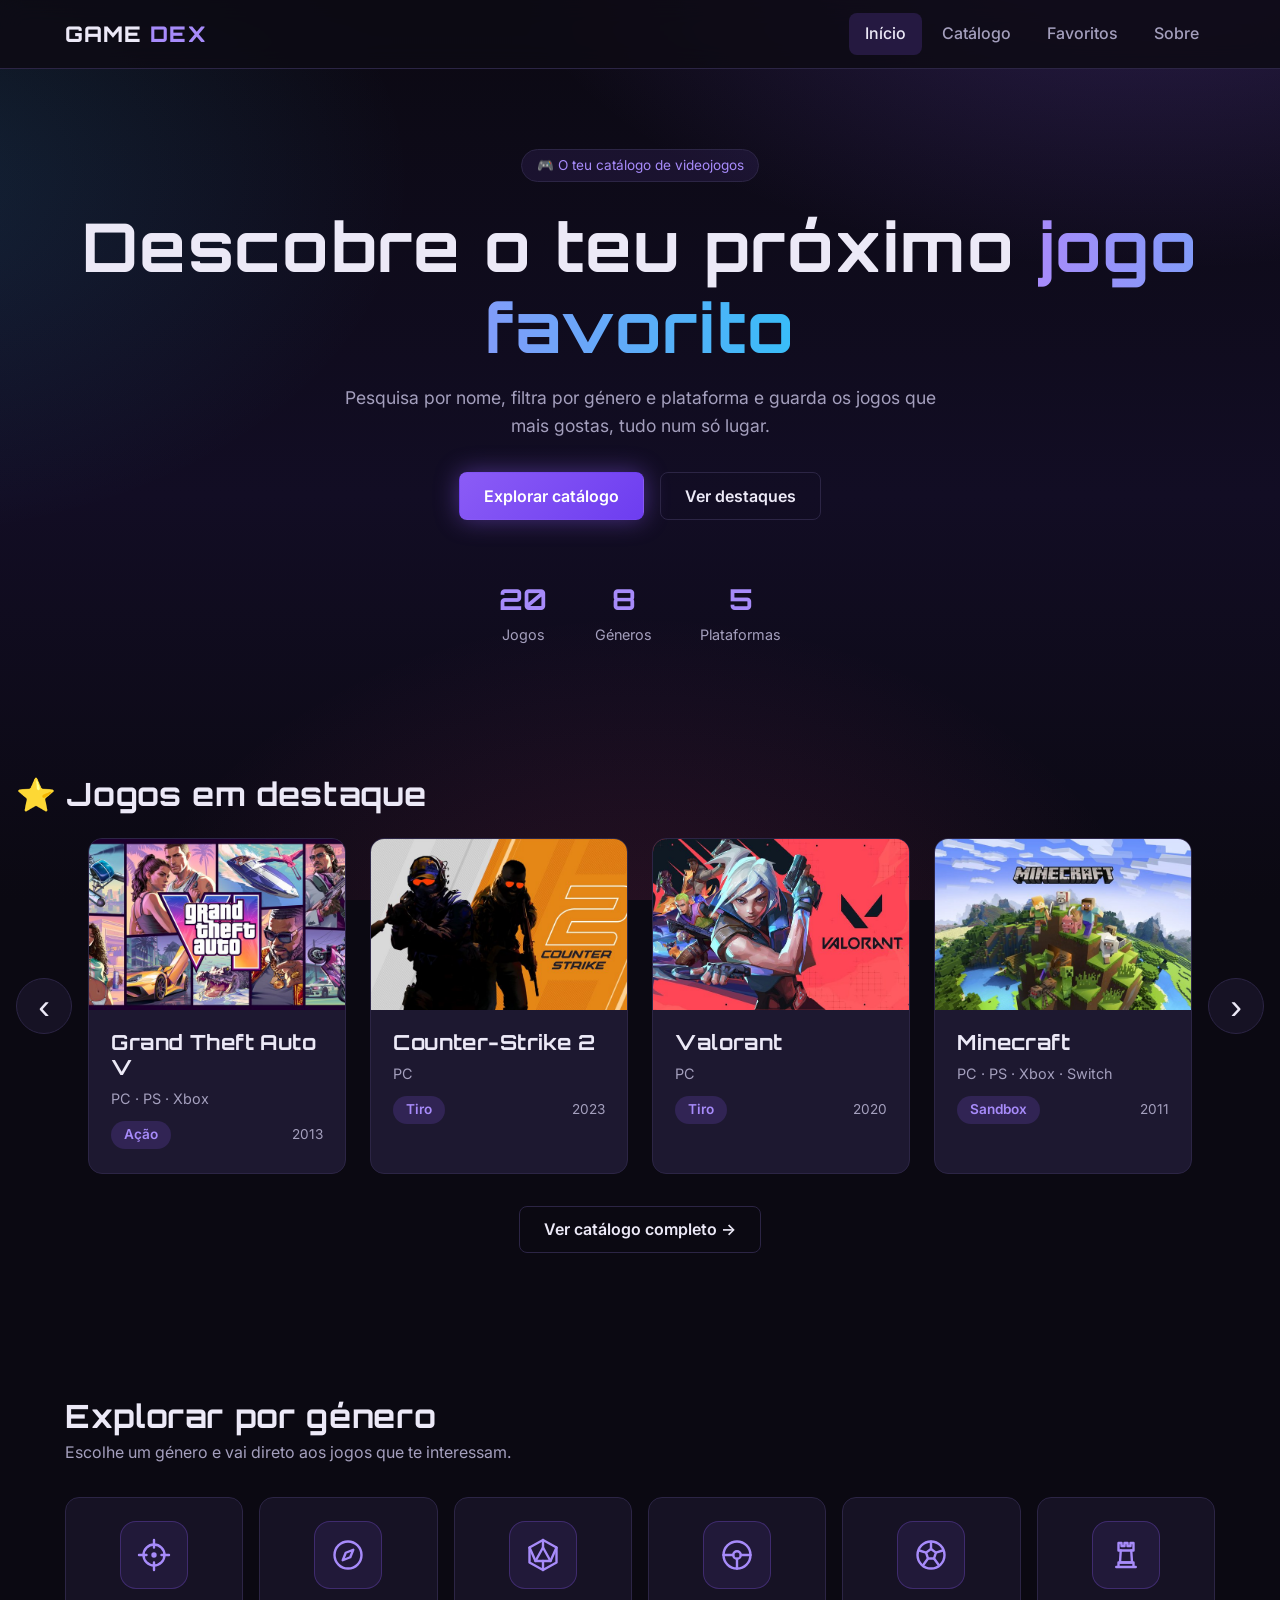
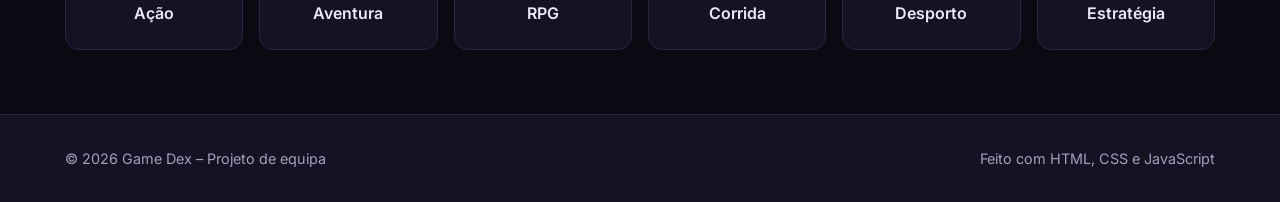
==== index.html @ 82eb3097 "Add files via upload" ====
<!DOCTYPE html>
<html lang="pt-PT">
<head>
  <meta charset="UTF-8">
  <meta name="viewport" content="width=device-width, initial-scale=1">
  <title>Game Dex – Catálogo de Videojogos</title>
  <meta name="description" content="Descobre, pesquisa e filtra videojogos por género e plataforma.">
  <link rel="preconnect" href="https://fonts.googleapis.com">
  <link rel="preconnect" href="https://fonts.gstatic.com" crossorigin>
  <link href="https://fonts.googleapis.com/css2?family=Inter:wght@400;500;600&family=Orbitron:wght@700;800&display=swap" rel="stylesheet">
  <link rel="stylesheet" href="css/style.css">
</head>
<body>

  <!-- ===== CABEÇALHO (Aluno 1) – copiar para todas as páginas ===== -->
  <header class="site-header">
    <div class="container header-inner">
      <a href="index.html" class="logo">GAME <span>DEX</span></a>

      <button class="menu-toggle" aria-label="Abrir menu" aria-expanded="false" aria-controls="main-nav">☰</button>

      <nav class="main-nav" id="main-nav" aria-label="Navegação principal">
        <ul class="nav-list">
          <li><a href="index.html" aria-current="page">Início</a></li>
          <li><a href="catalogo.html">Catálogo</a></li>
          <li><a href="favoritos.html">Favoritos</a></li>
          <li><a href="sobre.html">Sobre</a></li>
        </ul>
      </nav>
    </div>
  </header>

  <main>
    <!-- ===== HERO ===== -->
    <section class="hero">
      <div class="container">
        <span class="hero-badge">🎮 O teu catálogo de videojogos</span>
        <h1>Descobre o teu próximo <span class="gradient">jogo favorito</span></h1>
        <p>Pesquisa por nome, filtra por género e plataforma e guarda os jogos que mais gostas, tudo num só lugar.</p>
        <div class="hero-actions">
          <a href="catalogo.html" class="btn btn-primary">Explorar catálogo</a>
          <a href="#destaques" class="btn btn-ghost">Ver destaques</a>
        </div>

        <div class="hero-stats">
          <div class="stat"><strong data-count="20">20</strong><span>Jogos</span></div>
          <div class="stat"><strong data-count="8">8</strong><span>Géneros</span></div>
          <div class="stat"><strong data-count="5">5</strong><span>Plataformas</span></div>
        </div>
      </div>
    </section>

    <!-- ===== JOGOS EM DESTAQUE (Aluno 1) =====
         Nota para o Aluno 2: quando o catálogo em JSON estiver pronto,
         estes cartões podem ser gerados a partir dos dados (ex.: jogos com "destaque": true).
         Mantém as classes .game-card para o design continuar igual. -->
    <section class="section" id="destaques">
      <div class="container container-wide">
        <h2 class="section-title">⭐ Jogos em destaque</h2>

        <div class="carousel" aria-roledescription="carrossel" aria-label="Jogos em destaque">
          <button class="carousel-btn" id="carousel-prev" aria-label="Jogo anterior">‹</button>
          <div class="carousel-viewport" id="carousel-viewport" tabindex="0">
            <div class="carousel-track" id="carousel-track"><!-- cartões criados por js/destaques.js --></div>
          </div>
          <button class="carousel-btn" id="carousel-next" aria-label="Jogo seguinte">›</button>
        </div>

        <p style="text-align:center;margin-top:2rem">
          <a href="catalogo.html" class="btn btn-ghost">Ver catálogo completo →</a>
        </p>
      </div>
    </section>

    <!-- ===== GÉNEROS ===== -->
    <section class="section">
      <div class="container">
        <h2 class="section-title">Explorar por género</h2>
        <p class="section-subtitle">Escolhe um género e vai direto aos jogos que te interessam.</p>

        <div class="genre-grid">
          <a class="genre-item" href="catalogo.html?genero=Ação"><span class="icon"><svg viewBox="0 0 24 24" aria-hidden="true"><circle cx="12" cy="12" r="7"/><path d="M12 2v5M12 17v5M2 12h5M17 12h5"/><circle cx="12" cy="12" r="1" fill="currentColor"/></svg></span>Ação</a>
          <a class="genre-item" href="catalogo.html?genero=Aventura"><span class="icon"><svg viewBox="0 0 24 24" aria-hidden="true"><circle cx="12" cy="12" r="9"/><path d="M15.5 8.5l-2 5-5 2 2-5z"/></svg></span>Aventura</a>
          <a class="genre-item" href="catalogo.html?genero=RPG"><span class="icon"><svg viewBox="0 0 24 24" aria-hidden="true"><path d="M12 2l9 5v10l-9 5-9-5V7z"/><path d="M12 7l5 9H7z"/><path d="M12 2v5M21 7l-4 9M3 7l4 9M12 22v-6"/></svg></span>RPG</a>
          <a class="genre-item" href="catalogo.html?genero=Corrida"><span class="icon"><svg viewBox="0 0 24 24" aria-hidden="true"><circle cx="12" cy="12" r="9"/><circle cx="12" cy="12" r="2.5"/><path d="M3 12h6.5M14.5 12H21M12 14.5V21"/></svg></span>Corrida</a>
          <a class="genre-item" href="catalogo.html?genero=Desporto"><span class="icon"><svg viewBox="0 0 24 24" aria-hidden="true"><circle cx="12" cy="12" r="9"/><path d="M12 8l3.3 2.4-1.3 3.9h-4l-1.3-3.9z"/><path d="M12 8V3.2M15.3 10.4l4.5-1.4M14 14.3l2.8 3.9M10 14.3l-2.8 3.9M8.7 10.4L4.2 9"/></svg></span>Desporto</a>
          <a class="genre-item" href="catalogo.html?genero=Estratégia"><span class="icon"><svg viewBox="0 0 24 24" aria-hidden="true"><path d="M7 9V4h2v2h2V4h2v2h2V4h2v5z"/><path d="M8.5 9L8 17h8l-.5-8"/><path d="M7 17h10v3H7zM5.5 20h13"/></svg></span>Estratégia</a>
        </div>
      </div>
    </section>
  </main>

  <!-- ===== RODAPÉ ===== -->
  <footer class="site-footer">
    <div class="container footer-inner">
      <span>© 2026 Game Dex – Projeto de equipa</span>
      <span>Feito com HTML, CSS e JavaScript</span>
    </div>
  </footer>

  <script src="js/main.js"></script>
  <script src="js/destaques.js"></script>
</body>
</html>
---- css/style.css ----
/* =========================================================
   Game Dex – Estilos partilhados (Aluno 1: Design)
   Todos os colegas devem usar estas variáveis e classes
   para manter o design consistente em todas as páginas.
   ========================================================= */

:root {
  /* Cores */
  --bg: #0d0b14;
  --bg-elevated: #161224;
  --bg-card: #1d1830;
  --border: #2c2545;
  --text: #ece9f7;
  --text-muted: #a49fbd;
  --accent: #8b5cf6;       /* roxo principal */
  --accent-strong: #a78bfa;
  --accent-2: #38bdf8;     /* azul de apoio */
  --success: #34d399;
  --danger: #f87171;

  /* Tipografia */
  --font-title: "Orbitron", "Segoe UI", sans-serif;
  --font-body: "Inter", "Segoe UI", system-ui, sans-serif;

  /* Espaçamento e forma */
  --radius: 14px;
  --radius-sm: 8px;
  --gap: 1.5rem;
  --container: 1150px;
  --shadow: 0 10px 30px rgba(0, 0, 0, 0.45);
  --glow: 0 0 24px rgba(139, 92, 246, 0.45);
}

/* ---------- Base ---------- */
*, *::before, *::after { box-sizing: border-box; }

html { scroll-behavior: smooth; }

body {
  margin: 0;
  font-family: var(--font-body);
  background:
    radial-gradient(900px 500px at 85% -10%, rgba(139, 92, 246, 0.18), transparent 60%),
    radial-gradient(700px 400px at -10% 30%, rgba(56, 189, 248, 0.08), transparent 60%),
    var(--bg);
  color: var(--text);
  line-height: 1.6;
  min-height: 100vh;
  display: flex;
  flex-direction: column;
}

main { flex: 1; }

img { max-width: 100%; display: block; }

a { color: var(--accent-strong); text-decoration: none; }
a:hover { color: var(--text); }

h1, h2, h3 {
  font-family: var(--font-title);
  line-height: 1.2;
  margin: 0 0 0.5em;
  letter-spacing: 0.02em;
}

.container {
  width: min(100% - 2rem, var(--container));
  margin-inline: auto;
}

.section { padding: 4rem 0; }

.section-title {
  font-size: clamp(1.4rem, 3vw, 2rem);
  margin-bottom: 0.25rem;
}

.section-subtitle {
  color: var(--text-muted);
  margin: 0 0 2rem;
}

:focus-visible {
  outline: 3px solid var(--accent-2);
  outline-offset: 3px;
}

.sr-only {
  position: absolute; width: 1px; height: 1px; overflow: hidden;
  clip: rect(0 0 0 0); white-space: nowrap;
}

/* ---------- Botões ---------- */
.btn {
  display: inline-flex;
  align-items: center;
  gap: 0.5rem;
  padding: 0.8rem 1.5rem;
  border-radius: var(--radius-sm);
  border: 1px solid transparent;
  font: 600 1rem var(--font-body);
  cursor: pointer;
  transition: transform 0.15s ease, box-shadow 0.2s ease, background 0.2s ease;
}
.btn:hover { transform: translateY(-2px); }

.btn-primary {
  background: linear-gradient(135deg, var(--accent), #6d3df0);
  color: #fff;
  box-shadow: var(--glow);
}
.btn-primary:hover { color: #fff; box-shadow: 0 0 34px rgba(139, 92, 246, 0.7); }

.btn-ghost {
  background: transparent;
  border-color: var(--border);
  color: var(--text);
}
.btn-ghost:hover { border-color: var(--accent); color: var(--text); }

/* ---------- Cabeçalho e navegação ---------- */
.site-header {
  position: sticky;
  top: 0;
  z-index: 100;
  background: rgba(13, 11, 20, 0.85);
  backdrop-filter: blur(12px);
  border-bottom: 1px solid var(--border);
}

.header-inner {
  display: flex;
  align-items: center;
  justify-content: space-between;
  min-height: 68px;
}

.logo {
  font-family: var(--font-title);
  font-weight: 800;
  font-size: 1.35rem;
  color: var(--text);
  letter-spacing: 0.05em;
}
.logo span { color: var(--accent-strong); }

.nav-list {
  display: flex;
  gap: 0.25rem;
  list-style: none;
  margin: 0;
  padding: 0;
}

.nav-list a {
  display: block;
  padding: 0.5rem 1rem;
  border-radius: var(--radius-sm);
  color: var(--text-muted);
  font-weight: 500;
  transition: background 0.2s, color 0.2s;
}
.nav-list a:hover,
.nav-list a[aria-current="page"] {
  color: var(--text);
  background: rgba(139, 92, 246, 0.18);
}

.menu-toggle {
  display: none;
  background: none;
  border: 1px solid var(--border);
  color: var(--text);
  border-radius: var(--radius-sm);
  padding: 0.45rem 0.7rem;
  font-size: 1.3rem;
  cursor: pointer;
}

/* ---------- Hero (página inicial) ---------- */
.hero {
  padding: 5rem 0 4rem;
  text-align: center;
}

.hero-badge {
  display: inline-block;
  padding: 0.3rem 0.9rem;
  border: 1px solid var(--border);
  border-radius: 999px;
  color: var(--accent-strong);
  font-size: 0.85rem;
  background: rgba(139, 92, 246, 0.1);
  margin-bottom: 1.5rem;
}

.hero h1 {
  font-size: clamp(2.2rem, 7vw, 4.2rem);
  margin-bottom: 1rem;
}
.hero h1 .gradient {
  background: linear-gradient(90deg, var(--accent-strong), var(--accent-2));
  -webkit-background-clip: text;
  background-clip: text;
  color: transparent;
}

.hero p {
  max-width: 620px;
  margin: 0 auto 2rem;
  color: var(--text-muted);
  font-size: 1.1rem;
}

.hero-actions {
  display: flex;
  gap: 1rem;
  justify-content: center;
  flex-wrap: wrap;
}

.hero-stats {
  display: flex;
  justify-content: center;
  gap: 3rem;
  margin-top: 3.5rem;
  flex-wrap: wrap;
}
.stat strong {
  display: block;
  font-family: var(--font-title);
  font-size: 1.8rem;
  color: var(--accent-strong);
}
.stat span { color: var(--text-muted); font-size: 0.9rem; }

/* ---------- Grelha e cartões (partilhado com o catálogo) ---------- */
.grid {
  display: grid;
  gap: var(--gap);
  grid-template-columns: repeat(auto-fill, minmax(240px, 1fr));
}

.game-card {
  background: var(--bg-card);
  border: 1px solid var(--border);
  border-radius: var(--radius);
  overflow: hidden;
  transition: transform 0.2s ease, border-color 0.2s ease, box-shadow 0.2s ease;
}
.game-card:hover {
  transform: translateY(-6px);
  border-color: var(--accent);
  box-shadow: var(--shadow), var(--glow);
}

.game-cover {
  aspect-ratio: 16 / 10;
  display: grid;
  place-items: center;
  font-size: 3rem;
  background: linear-gradient(135deg, var(--c1, #6d3df0), var(--c2, #38bdf8));
}

.game-body { padding: 1.1rem 1.2rem 1.3rem; }
.game-body h3 { font-size: 1.05rem; margin-bottom: 0.4rem; }
.game-body p { margin: 0 0 0.9rem; color: var(--text-muted); font-size: 0.92rem; }

.tag {
  display: inline-block;
  padding: 0.15rem 0.65rem;
  border-radius: 999px;
  background: rgba(139, 92, 246, 0.18);
  color: var(--accent-strong);
  font-size: 0.78rem;
  font-weight: 600;
}

.game-meta {
  display: flex;
  justify-content: space-between;
  align-items: center;
}
.game-meta .year { color: var(--text-muted); font-size: 0.85rem; }

/* ---------- Géneros ---------- */
.genre-grid {
  display: grid;
  gap: 1rem;
  grid-template-columns: repeat(auto-fit, minmax(150px, 1fr));
}
.genre-item {
  padding: 1.4rem 1rem;
  text-align: center;
  background: var(--bg-elevated);
  border: 1px solid var(--border);
  border-radius: var(--radius);
  color: var(--text);
  font-weight: 600;
  transition: border-color 0.2s, transform 0.2s;
}
.genre-item:hover { border-color: var(--accent); transform: translateY(-3px); color: var(--text); }
.genre-item .icon { display: block; font-size: 2rem; margin-bottom: 0.4rem; }

/* ---------- Placeholder para páginas dos colegas ---------- */
.placeholder-box {
  text-align: center;
  padding: 5rem 1rem;
  border: 2px dashed var(--border);
  border-radius: var(--radius);
  color: var(--text-muted);
}

/* ---------- Rodapé ---------- */
.site-footer {
  border-top: 1px solid var(--border);
  background: var(--bg-elevated);
  padding: 2rem 0;
  color: var(--text-muted);
  font-size: 0.9rem;
}
.footer-inner {
  display: flex;
  justify-content: space-between;
  gap: 1rem;
  flex-wrap: wrap;
}

/* ---------- Responsivo (telemóvel) ---------- */
@media (max-width: 720px) {
  .menu-toggle { display: block; }

  .main-nav {
    position: absolute;
    top: 68px;
    left: 0;
    right: 0;
    background: var(--bg-elevated);
    border-bottom: 1px solid var(--border);
    display: none;
    padding: 0.75rem 1rem 1rem;
  }
  .main-nav.open { display: block; }
  .nav-list { flex-direction: column; }

  .hero { padding: 3rem 0 2.5rem; }
  .hero-stats { gap: 1.8rem; }
  .section { padding: 2.8rem 0; }
}

@media (prefers-reduced-motion: reduce) {
  * { transition: none !important; scroll-behavior: auto !important; }
}

/* ---------- Carrossel infinito (destaques) ---------- */
.carousel {
  --per-view: 4;
  display: flex;
  align-items: center;
  gap: 0.75rem;
}

.carousel-viewport {
  flex: 1;
  overflow: hidden;
  padding: 14px 0;      /* espaço para o hover dos cartões não ser cortado */
  margin: -14px 0;
  outline-offset: 2px;
}

.carousel-track {
  display: flex;
  gap: var(--gap);
  will-change: transform;
}

.carousel-track .game-card {
  flex: 0 0 calc((100% - (var(--per-view) - 1) * var(--gap)) / var(--per-view));
  min-width: 0;
}

.carousel-btn {
  flex: none;
  width: 46px;
  height: 46px;
  border-radius: 50%;
  border: 1px solid var(--border);
  background: var(--bg-elevated);
  color: var(--text);
  font-size: 1.8rem;
  line-height: 1;
  cursor: pointer;
  transition: background 0.2s, border-color 0.2s, box-shadow 0.2s;
}
.carousel-btn:hover {
  background: var(--accent);
  border-color: var(--accent);
  box-shadow: var(--glow);
}

.game-body .platforms { font-size: 0.82rem; margin-bottom: 0.7rem; }

@media (max-width: 960px) { .carousel { --per-view: 2; } }

@media (max-width: 560px) {
  .carousel { --per-view: 1; gap: 0.4rem; }
  .carousel-btn { width: 38px; height: 38px; font-size: 1.5rem; }
}

/* ---------- Carrossel maior + imagens ---------- */
.container-wide { width: min(100% - 2rem, 1400px); }

.carousel { gap: 1rem; }

.carousel .game-cover {
  aspect-ratio: 3 / 4;          /* formato poster */
  font-size: 5.5rem;
  position: relative;
  overflow: hidden;
}
.carousel .game-cover img {
  width: 100%;
  height: 100%;
  object-fit: cover;
}

.carousel .game-body { padding: 1.3rem 1.4rem 1.5rem; }
.carousel .game-body h3 { font-size: 1.2rem; }
.carousel .game-body .platforms { font-size: 0.9rem; }
.carousel .tag { font-size: 0.85rem; padding: 0.2rem 0.8rem; }

.carousel-btn { width: 56px; height: 56px; font-size: 2.2rem; }

@media (max-width: 560px) {
  .carousel .game-cover { font-size: 4.5rem; }
  .carousel-btn { width: 40px; height: 40px; font-size: 1.6rem; }
}

/* ---------- Capas horizontais + carrossel ainda maior ---------- */
.container-wide { width: min(100% - 2rem, 1500px); }

.carousel .game-cover { aspect-ratio: 3 / 2; }
.carousel .game-cover img { transition: transform 0.4s ease; }
.carousel .game-card:hover .game-cover img { transform: scale(1.06); }

.carousel .game-body h3 { font-size: 1.3rem; }

/* ---------- Fundo melhorado ---------- */
body {
  background:
    radial-gradient(1100px 600px at 90% -10%, rgba(139, 92, 246, 0.28), transparent 60%),
    radial-gradient(900px 600px at -10% 20%, rgba(56, 189, 248, 0.14), transparent 60%),
    radial-gradient(900px 700px at 50% 115%, rgba(236, 72, 153, 0.16), transparent 60%),
    linear-gradient(180deg, #0b0912 0%, #120d24 55%, #0b0912 100%);
  background-attachment: fixed;
}

/* grelha subtil estilo "game UI" */
body::before {
  content: "";
  position: fixed;
  inset: 0;
  z-index: -1;
  pointer-events: none;
  background-image:
    linear-gradient(rgba(139, 92, 246, 0.07) 1px, transparent 1px),
    linear-gradient(90deg, rgba(139, 92, 246, 0.07) 1px, transparent 1px);
  background-size: 54px 54px;
  -webkit-mask-image: radial-gradient(ellipse at 50% 0%, #000 15%, transparent 75%);
  mask-image: radial-gradient(ellipse at 50% 0%, #000 15%, transparent 75%);
}

/* brilho que respira atrás do título */
.hero { position: relative; }
.hero::before {
  content: "";
  position: absolute;
  left: 50%;
  top: 30%;
  width: min(700px, 90vw);
  height: 360px;
  transform: translateX(-50%);
  background: radial-gradient(closest-side, rgba(139, 92, 246, 0.35), transparent);
  filter: blur(40px);
  z-index: -1;
  animation: respirar 6s ease-in-out infinite;
}
@keyframes respirar {
  0%, 100% { opacity: 0.55; transform: translateX(-50%) scale(1); }
  50% { opacity: 1; transform: translateX(-50%) scale(1.12); }
}
@media (prefers-reduced-motion: reduce) { .hero::before { animation: none; } }

#destaques .section-title { margin-bottom: 1.5rem; }

/* cor de base: garante fundo escuro em toda a página, em qualquer browser */
html { background: #0b0912; }

/* ---------- Ícones dos géneros (SVG, estilo sóbrio) ---------- */
.genre-item .icon {
  display: grid;
  place-items: center;
  width: 58px;
  height: 58px;
  margin: 0 auto 0.8rem;
  border-radius: 14px;
  background: rgba(139, 92, 246, 0.1);
  border: 1px solid rgba(139, 92, 246, 0.28);
  color: var(--accent-strong);
  font-size: 0;
  transition: background 0.2s, box-shadow 0.2s, color 0.2s;
}
.genre-item .icon svg {
  width: 30px;
  height: 30px;
  fill: none;
  stroke: currentColor;
  stroke-width: 1.6;
  stroke-linecap: round;
  stroke-linejoin: round;
}
.genre-item:hover .icon {
  background: var(--accent);
  color: #fff;
  box-shadow: var(--glow);
}
.genre-item .icon { width: 68px; height: 68px; border-radius: 16px; }
.genre-item .icon svg { width: 36px; height: 36px; }
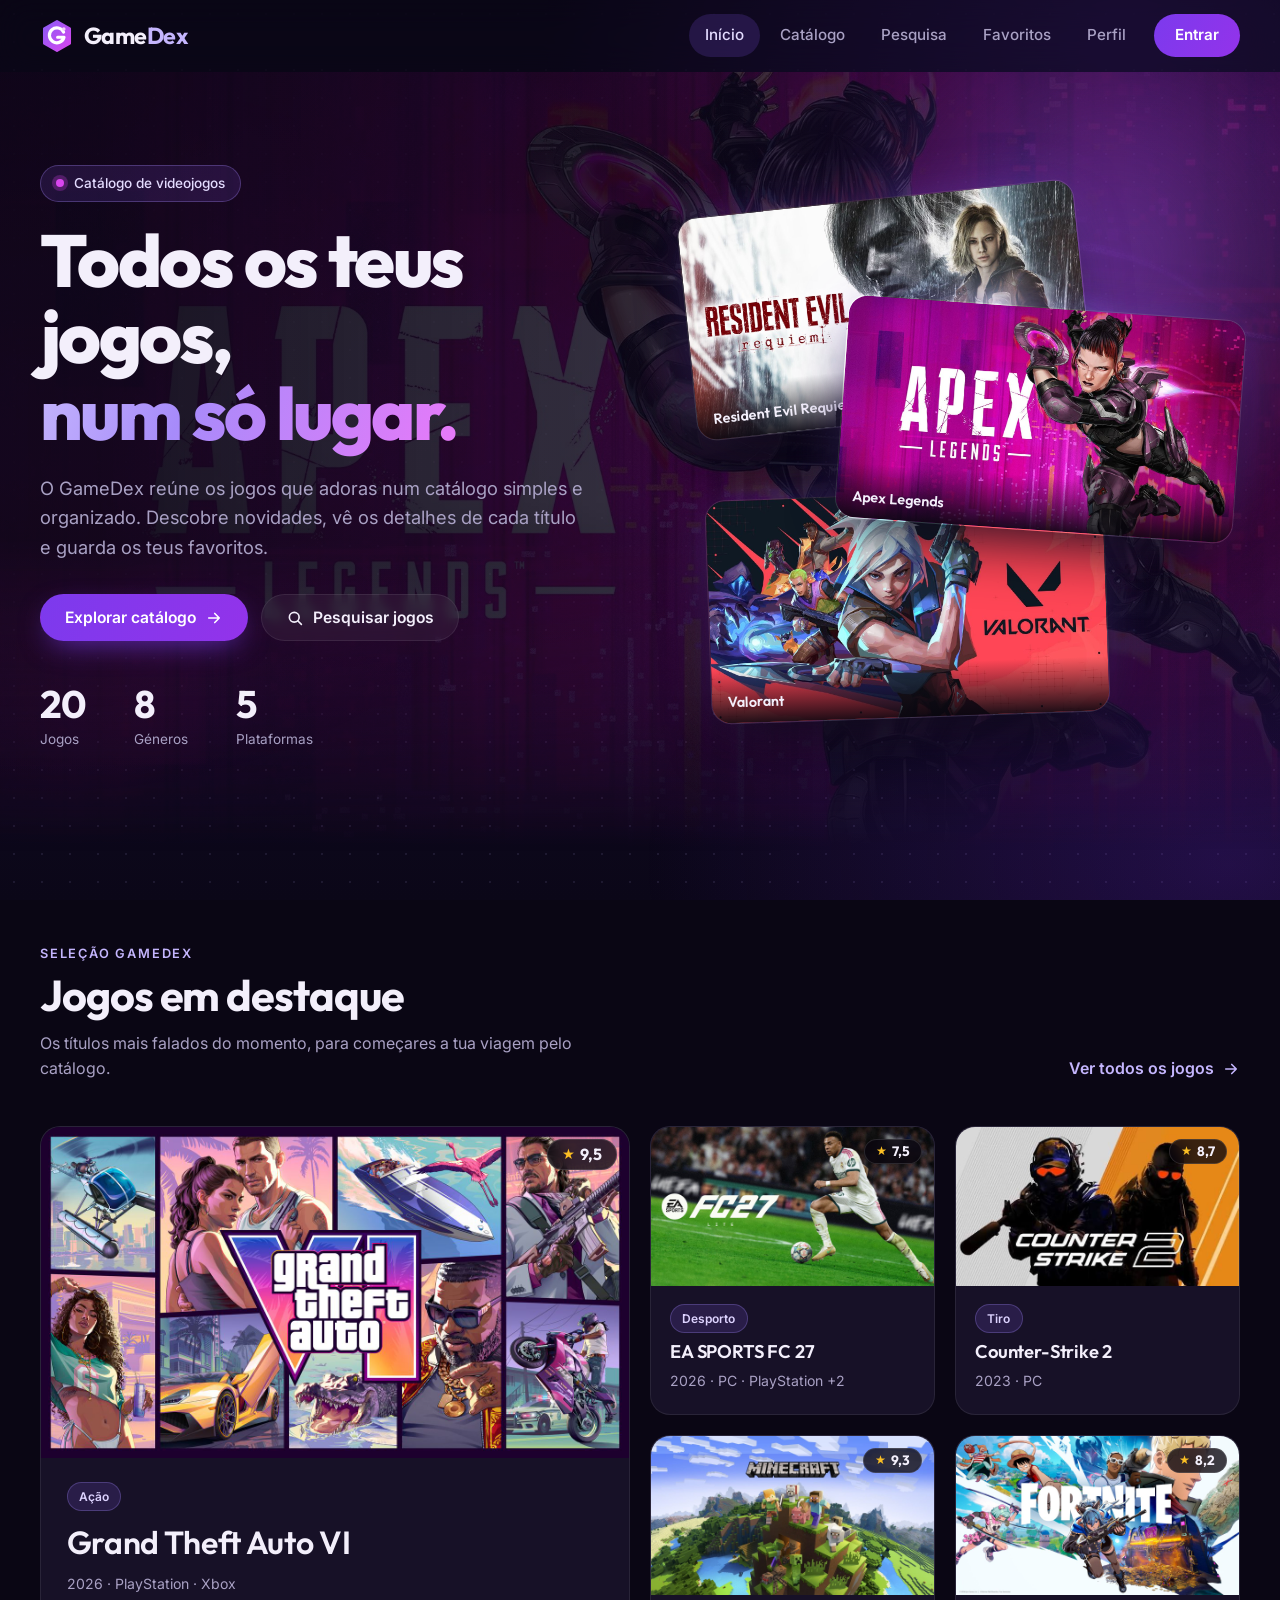
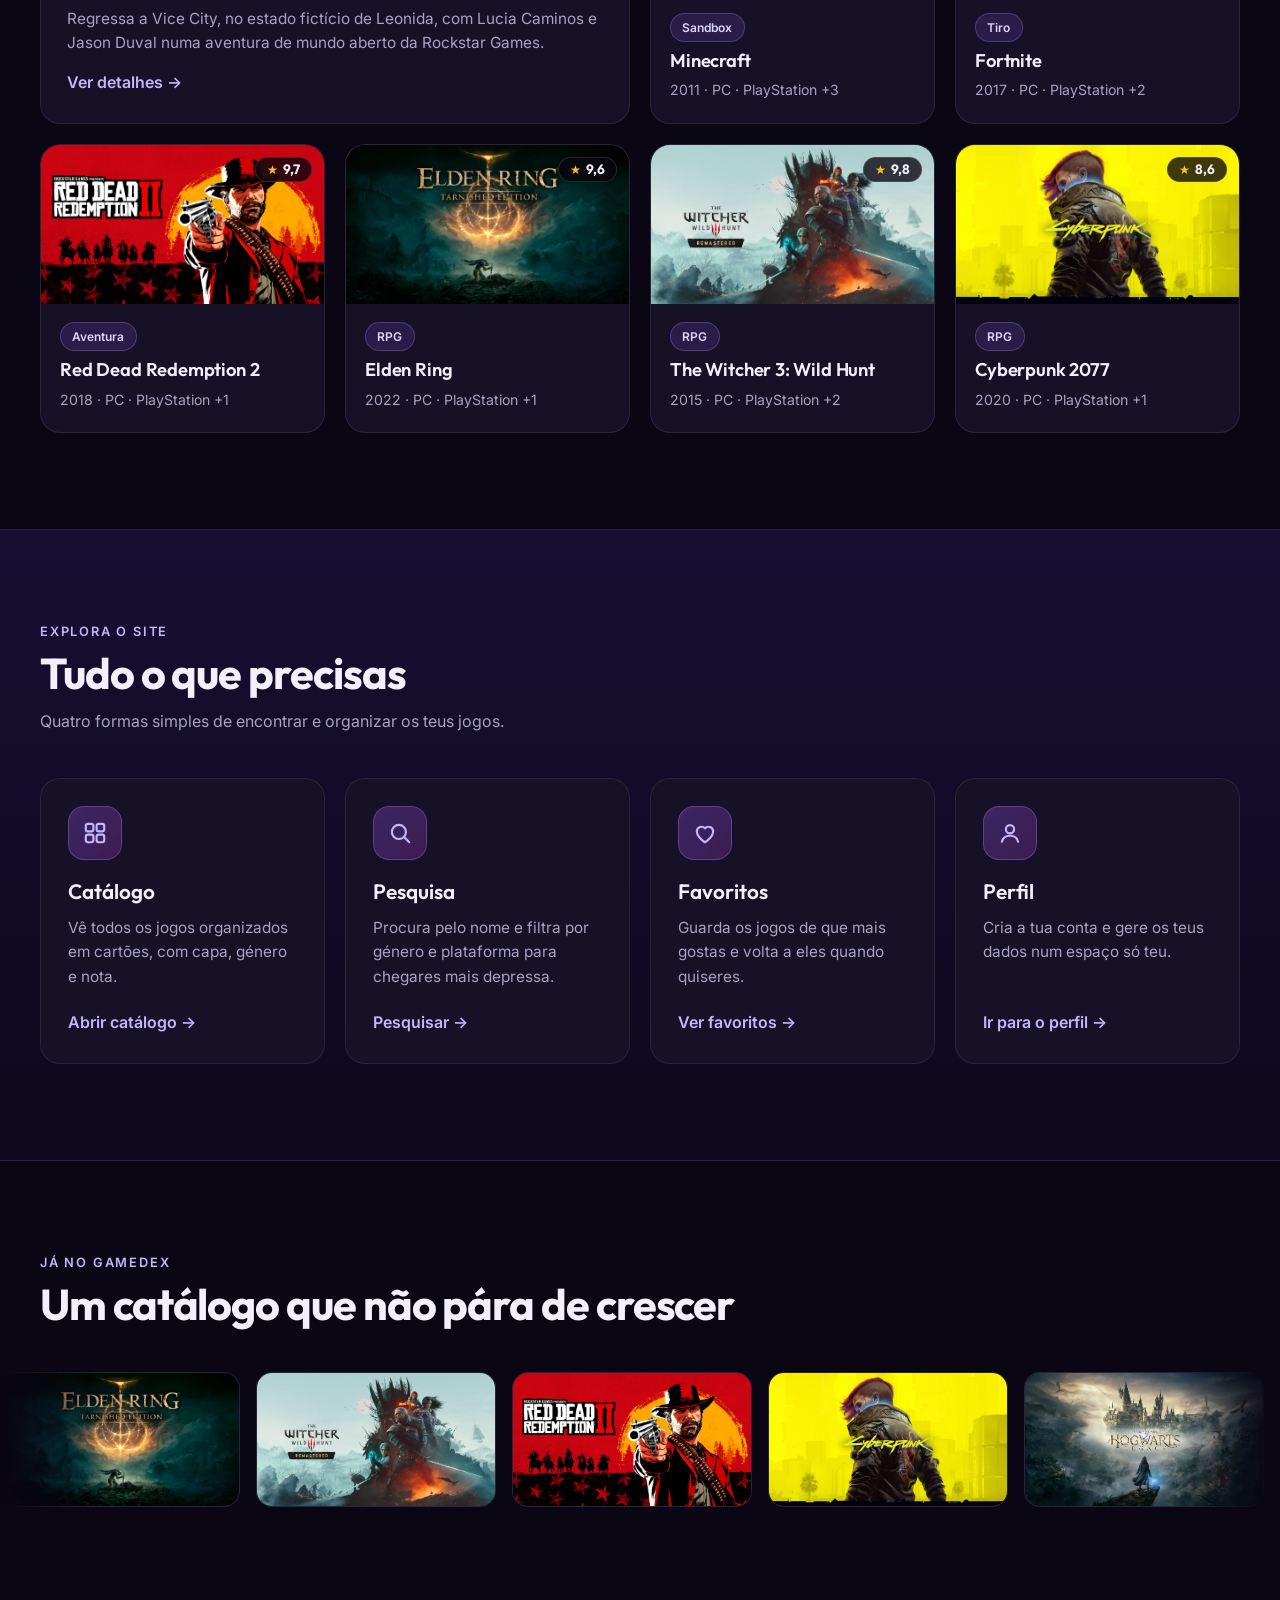
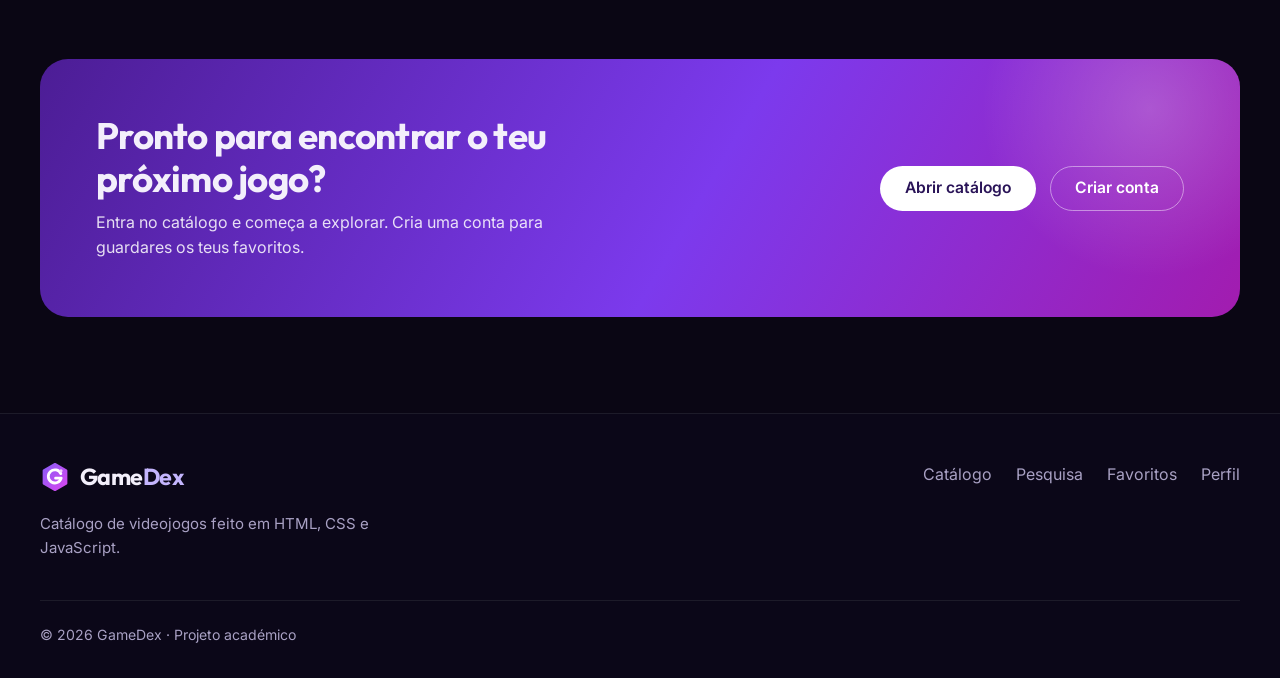
==== commit 9b98e688: "Add files via upload" ====
--- a/index.html
+++ b/index.html
@@ -2,103 +2,208 @@
 <html lang="pt-PT">
 <head>
   <meta charset="UTF-8">
-  <meta name="viewport" content="width=device-width, initial-scale=1">
-  <title>Game Dex – Catálogo de Videojogos</title>
-  <meta name="description" content="Descobre, pesquisa e filtra videojogos por género e plataforma.">
+  <meta name="viewport" content="width=device-width, initial-scale=1.0">
+  <title>GameDex — O teu catálogo de videojogos</title>
+  <meta name="description" content="GameDex: descobre, pesquisa e guarda os teus videojogos favoritos num catálogo moderno e organizado.">
+  <meta name="theme-color" content="#09060f">
+  <link rel="icon" href="data:image/svg+xml,%3Csvg xmlns='http://www.w3.org/2000/svg' viewBox='0 0 32 32'%3E%3Cpath d='M16 2.2 28 9.1v13.8L16 29.8 4 22.9V9.1Z' fill='%237c3aed' stroke='%237c3aed' stroke-width='2.4' stroke-linejoin='round'/%3E%3Cpath d='M22.2 12.4A7 7 0 1 0 22.6 17.2H16.6' fill='none' stroke='white' stroke-width='3' stroke-linecap='round'/%3E%3C/svg%3E">
   <link rel="preconnect" href="https://fonts.googleapis.com">
   <link rel="preconnect" href="https://fonts.gstatic.com" crossorigin>
-  <link href="https://fonts.googleapis.com/css2?family=Inter:wght@400;500;600&family=Orbitron:wght@700;800&display=swap" rel="stylesheet">
+  <link href="https://fonts.googleapis.com/css2?family=Inter:wght@400;500;600&family=Outfit:wght@500;600;700;800&display=swap" rel="stylesheet">
   <link rel="stylesheet" href="css/style.css">
+  <script>document.documentElement.classList.add("js");</script>
 </head>
 <body>
-
-  <!-- ===== CABEÇALHO (Aluno 1) – copiar para todas as páginas ===== -->
+  <a class="skip-link" href="#conteudo">Saltar para o conteúdo</a>
+
+  <!-- ============ CABEÇALHO (RF 03) ============
+       Este bloco é igual em todas as páginas: copiar tal como está.
+       O link ativo e o botão Entrar/Sair são tratados por js/app.js. -->
   <header class="site-header">
     <div class="container header-inner">
-      <a href="index.html" class="logo">GAME <span>DEX</span></a>
-
-      <button class="menu-toggle" aria-label="Abrir menu" aria-expanded="false" aria-controls="main-nav">☰</button>
-
-      <nav class="main-nav" id="main-nav" aria-label="Navegação principal">
-        <ul class="nav-list">
-          <li><a href="index.html" aria-current="page">Início</a></li>
+      <a class="brand" href="index.html" aria-label="GameDex — página inicial">
+        <svg class="brand-mark" viewBox="0 0 32 32" width="34" height="34" aria-hidden="true">
+          <defs>
+            <linearGradient id="brandGrad" x1="0" y1="0" x2="1" y2="1">
+              <stop offset="0" stop-color="#8b5cf6"/><stop offset="1" stop-color="#d946ef"/>
+            </linearGradient>
+          </defs>
+          <path d="M16 2.2 28 9.1v13.8L16 29.8 4 22.9V9.1Z" fill="url(#brandGrad)" stroke="url(#brandGrad)" stroke-width="2.4" stroke-linejoin="round"/>
+          <path d="M22.2 12.4A7 7 0 1 0 22.6 17.2H16.6" fill="none" stroke="#fff" stroke-width="3" stroke-linecap="round" stroke-linejoin="round"/>
+          <circle cx="22.4" cy="9.4" r="1.7" fill="#f5d0fe"/>
+        </svg>
+        <span class="brand-name">Game<span>Dex</span></span>
+      </a>
+
+      <button class="nav-toggle" type="button" aria-expanded="false" aria-controls="menu" aria-label="Abrir menu">
+        <span class="bars" aria-hidden="true"></span>
+      </button>
+
+      <nav class="nav" id="menu" aria-label="Navegação principal">
+        <ul>
+          <li><a href="index.html">Início</a></li>
           <li><a href="catalogo.html">Catálogo</a></li>
+          <li><a href="pesquisa.html">Pesquisa</a></li>
           <li><a href="favoritos.html">Favoritos</a></li>
-          <li><a href="sobre.html">Sobre</a></li>
+          <li><a href="perfil.html">Perfil</a></li>
+          <li><a href="login.html" class="nav-cta" id="auth-link">Entrar</a></li>
         </ul>
       </nav>
     </div>
   </header>
 
-  <main>
-    <!-- ===== HERO ===== -->
-    <section class="hero">
-      <div class="container">
-        <span class="hero-badge">🎮 O teu catálogo de videojogos</span>
-        <h1>Descobre o teu próximo <span class="gradient">jogo favorito</span></h1>
-        <p>Pesquisa por nome, filtra por género e plataforma e guarda os jogos que mais gostas, tudo num só lugar.</p>
-        <div class="hero-actions">
-          <a href="catalogo.html" class="btn btn-primary">Explorar catálogo</a>
-          <a href="#destaques" class="btn btn-ghost">Ver destaques</a>
-        </div>
-
-        <div class="hero-stats">
-          <div class="stat"><strong data-count="20">20</strong><span>Jogos</span></div>
-          <div class="stat"><strong data-count="8">8</strong><span>Géneros</span></div>
-          <div class="stat"><strong data-count="5">5</strong><span>Plataformas</span></div>
-        </div>
-      </div>
-    </section>
-
-    <!-- ===== JOGOS EM DESTAQUE (Aluno 1) =====
-         Nota para o Aluno 2: quando o catálogo em JSON estiver pronto,
-         estes cartões podem ser gerados a partir dos dados (ex.: jogos com "destaque": true).
-         Mantém as classes .game-card para o design continuar igual. -->
-    <section class="section" id="destaques">
-      <div class="container container-wide">
-        <h2 class="section-title">⭐ Jogos em destaque</h2>
-
-        <div class="carousel" aria-roledescription="carrossel" aria-label="Jogos em destaque">
-          <button class="carousel-btn" id="carousel-prev" aria-label="Jogo anterior">‹</button>
-          <div class="carousel-viewport" id="carousel-viewport" tabindex="0">
-            <div class="carousel-track" id="carousel-track"><!-- cartões criados por js/destaques.js --></div>
-          </div>
-          <button class="carousel-btn" id="carousel-next" aria-label="Jogo seguinte">›</button>
-        </div>
-
-        <p style="text-align:center;margin-top:2rem">
-          <a href="catalogo.html" class="btn btn-ghost">Ver catálogo completo →</a>
-        </p>
-      </div>
-    </section>
-
-    <!-- ===== GÉNEROS ===== -->
-    <section class="section">
-      <div class="container">
-        <h2 class="section-title">Explorar por género</h2>
-        <p class="section-subtitle">Escolhe um género e vai direto aos jogos que te interessam.</p>
-
-        <div class="genre-grid">
-          <a class="genre-item" href="catalogo.html?genero=Ação"><span class="icon"><svg viewBox="0 0 24 24" aria-hidden="true"><circle cx="12" cy="12" r="7"/><path d="M12 2v5M12 17v5M2 12h5M17 12h5"/><circle cx="12" cy="12" r="1" fill="currentColor"/></svg></span>Ação</a>
-          <a class="genre-item" href="catalogo.html?genero=Aventura"><span class="icon"><svg viewBox="0 0 24 24" aria-hidden="true"><circle cx="12" cy="12" r="9"/><path d="M15.5 8.5l-2 5-5 2 2-5z"/></svg></span>Aventura</a>
-          <a class="genre-item" href="catalogo.html?genero=RPG"><span class="icon"><svg viewBox="0 0 24 24" aria-hidden="true"><path d="M12 2l9 5v10l-9 5-9-5V7z"/><path d="M12 7l5 9H7z"/><path d="M12 2v5M21 7l-4 9M3 7l4 9M12 22v-6"/></svg></span>RPG</a>
-          <a class="genre-item" href="catalogo.html?genero=Corrida"><span class="icon"><svg viewBox="0 0 24 24" aria-hidden="true"><circle cx="12" cy="12" r="9"/><circle cx="12" cy="12" r="2.5"/><path d="M3 12h6.5M14.5 12H21M12 14.5V21"/></svg></span>Corrida</a>
-          <a class="genre-item" href="catalogo.html?genero=Desporto"><span class="icon"><svg viewBox="0 0 24 24" aria-hidden="true"><circle cx="12" cy="12" r="9"/><path d="M12 8l3.3 2.4-1.3 3.9h-4l-1.3-3.9z"/><path d="M12 8V3.2M15.3 10.4l4.5-1.4M14 14.3l2.8 3.9M10 14.3l-2.8 3.9M8.7 10.4L4.2 9"/></svg></span>Desporto</a>
-          <a class="genre-item" href="catalogo.html?genero=Estratégia"><span class="icon"><svg viewBox="0 0 24 24" aria-hidden="true"><path d="M7 9V4h2v2h2V4h2v2h2V4h2v5z"/><path d="M8.5 9L8 17h8l-.5-8"/><path d="M7 17h10v3H7zM5.5 20h13"/></svg></span>Estratégia</a>
+  <main id="conteudo" tabindex="-1">
+
+    <!-- ============ HERO (RF 01) ============ -->
+    <section class="hero" aria-labelledby="hero-title">
+      <img class="hero-bg" src="imgs/hero.jpg" alt="" width="1920" height="1080" fetchpriority="high">
+      <div class="hero-glow" aria-hidden="true"></div>
+
+      <div class="container hero-grid">
+        <div class="hero-copy">
+          <p class="pill"><span class="pill-dot" aria-hidden="true"></span>Catálogo de videojogos</p>
+          <h1 id="hero-title">Todos os teus jogos,<br><span class="text-grad">num só lugar.</span></h1>
+          <p class="hero-lead">O GameDex reúne os jogos que adoras num catálogo simples e organizado. Descobre novidades, vê os detalhes de cada título e guarda os teus favoritos.</p>
+          <div class="hero-actions">
+            <a class="btn btn-primary" href="catalogo.html">Explorar catálogo
+              <svg viewBox="0 0 24 24" width="18" height="18" aria-hidden="true"><path d="M5 12h14M13 6l6 6-6 6" fill="none" stroke="currentColor" stroke-width="2.2" stroke-linecap="round" stroke-linejoin="round"/></svg>
+            </a>
+            <a class="btn btn-ghost" href="pesquisa.html">
+              <svg viewBox="0 0 24 24" width="18" height="18" aria-hidden="true"><circle cx="11" cy="11" r="6.5" fill="none" stroke="currentColor" stroke-width="2.2"/><path d="m16 16 4.5 4.5" stroke="currentColor" stroke-width="2.2" stroke-linecap="round"/></svg>
+              Pesquisar jogos
+            </a>
+          </div>
+
+          <dl class="stats">
+            <div><dt>Jogos</dt><dd><strong id="stat-games" data-fallback="20">20</strong></dd></div>
+            <div><dt>Géneros</dt><dd><strong id="stat-genres" data-fallback="8">8</strong></dd></div>
+            <div><dt>Plataformas</dt><dd><strong id="stat-platforms" data-fallback="5">5</strong></dd></div>
+          </dl>
+        </div>
+
+        <div class="hero-stack" aria-hidden="true">
+          <figure class="stack-card stack-a"><img src="imgs/6.jpg" alt="" width="1280" height="720"><figcaption>Resident Evil Requiem</figcaption></figure>
+          <figure class="stack-card stack-b"><img src="imgs/12.jpg" alt="" width="1280" height="720"><figcaption>Apex Legends</figcaption></figure>
+          <figure class="stack-card stack-c"><img src="imgs/11.jpg" alt="" width="1280" height="720"><figcaption>Valorant</figcaption></figure>
+        </div>
+      </div>
+    </section>
+
+    <!-- ============ JOGOS EM DESTAQUE (RF 02) ============ -->
+    <section class="section" id="destaques" aria-labelledby="destaques-title">
+      <div class="container">
+        <div class="section-head reveal">
+          <div>
+            <p class="eyebrow">Seleção GameDex</p>
+            <h2 class="section-title" id="destaques-title">Jogos em destaque</h2>
+            <p class="section-sub">Os títulos mais falados do momento, para começares a tua viagem pelo catálogo.</p>
+          </div>
+          <a class="link-arrow" href="catalogo.html">Ver todos os jogos
+            <svg viewBox="0 0 24 24" width="18" height="18" aria-hidden="true"><path d="M5 12h14M13 6l6 6-6 6" fill="none" stroke="currentColor" stroke-width="2.2" stroke-linecap="round" stroke-linejoin="round"/></svg>
+          </a>
+        </div>
+
+        <div class="featured-grid" id="featured-grid" aria-live="polite">
+          <noscript><p class="notice">Ativa o JavaScript para ver os jogos em destaque, ou <a href="catalogo.html">abre o catálogo</a>.</p></noscript>
+        </div>
+      </div>
+    </section>
+
+    <!-- ============ PRINCIPAIS SECÇÕES (RF 01) ============ -->
+    <section class="section section-alt" id="seccoes" aria-labelledby="seccoes-title">
+      <div class="container">
+        <div class="section-head reveal">
+          <div>
+            <p class="eyebrow">Explora o site</p>
+            <h2 class="section-title" id="seccoes-title">Tudo o que precisas</h2>
+            <p class="section-sub">Quatro formas simples de encontrar e organizar os teus jogos.</p>
+          </div>
+        </div>
+
+        <div class="feature-grid">
+          <a class="feature reveal" href="catalogo.html">
+            <span class="feature-icon" aria-hidden="true"><svg viewBox="0 0 24 24" width="26" height="26"><rect x="3.5" y="3.5" width="7" height="7" rx="2" fill="none" stroke="currentColor" stroke-width="2"/><rect x="13.5" y="3.5" width="7" height="7" rx="2" fill="none" stroke="currentColor" stroke-width="2"/><rect x="3.5" y="13.5" width="7" height="7" rx="2" fill="none" stroke="currentColor" stroke-width="2"/><rect x="13.5" y="13.5" width="7" height="7" rx="2" fill="none" stroke="currentColor" stroke-width="2"/></svg></span>
+            <h3>Catálogo</h3>
+            <p>Vê todos os jogos organizados em cartões, com capa, género e nota.</p>
+            <span class="feature-link">Abrir catálogo <span aria-hidden="true">→</span></span>
+          </a>
+          <a class="feature reveal" href="pesquisa.html">
+            <span class="feature-icon" aria-hidden="true"><svg viewBox="0 0 24 24" width="26" height="26"><circle cx="11" cy="11" r="6.5" fill="none" stroke="currentColor" stroke-width="2"/><path d="m16 16 4.5 4.5" stroke="currentColor" stroke-width="2" stroke-linecap="round"/></svg></span>
+            <h3>Pesquisa</h3>
+            <p>Procura pelo nome e filtra por género e plataforma para chegares mais depressa.</p>
+            <span class="feature-link">Pesquisar <span aria-hidden="true">→</span></span>
+          </a>
+          <a class="feature reveal" href="favoritos.html">
+            <span class="feature-icon" aria-hidden="true"><svg viewBox="0 0 24 24" width="26" height="26"><path d="M12 20.5s-7.5-4.6-7.5-10.2A4.3 4.3 0 0 1 12 7.7a4.3 4.3 0 0 1 7.5 2.6c0 5.6-7.5 10.2-7.5 10.2Z" fill="none" stroke="currentColor" stroke-width="2" stroke-linejoin="round"/></svg></span>
+            <h3>Favoritos</h3>
+            <p>Guarda os jogos de que mais gostas e volta a eles quando quiseres.</p>
+            <span class="feature-link">Ver favoritos <span aria-hidden="true">→</span></span>
+          </a>
+          <a class="feature reveal" href="perfil.html">
+            <span class="feature-icon" aria-hidden="true"><svg viewBox="0 0 24 24" width="26" height="26"><circle cx="12" cy="8.5" r="3.8" fill="none" stroke="currentColor" stroke-width="2"/><path d="M4.5 20c.9-3.6 3.9-5.5 7.5-5.5s6.6 1.9 7.5 5.5" fill="none" stroke="currentColor" stroke-width="2" stroke-linecap="round"/></svg></span>
+            <h3>Perfil</h3>
+            <p>Cria a tua conta e gere os teus dados num espaço só teu.</p>
+            <span class="feature-link">Ir para o perfil <span aria-hidden="true">→</span></span>
+          </a>
+        </div>
+      </div>
+    </section>
+
+    <!-- ============ FAIXA DE CAPAS ============ -->
+    <section class="section section-tight" aria-labelledby="faixa-title">
+      <div class="container">
+        <div class="section-head reveal">
+          <div>
+            <p class="eyebrow">Já no GameDex</p>
+            <h2 class="section-title" id="faixa-title">Um catálogo que não pára de crescer</h2>
+          </div>
+        </div>
+      </div>
+      <div class="marquee" id="marquee" aria-label="Capas de jogos do catálogo"></div>
+    </section>
+
+    <!-- ============ CHAMADA À AÇÃO ============ -->
+    <section class="section" aria-labelledby="cta-title">
+      <div class="container">
+        <div class="cta reveal">
+          <div>
+            <h2 id="cta-title">Pronto para encontrar o teu próximo jogo?</h2>
+            <p>Entra no catálogo e começa a explorar. Cria uma conta para guardares os teus favoritos.</p>
+          </div>
+          <div class="cta-actions">
+            <a class="btn btn-light" href="catalogo.html">Abrir catálogo</a>
+            <a class="btn btn-outline" href="login.html">Criar conta</a>
+          </div>
         </div>
       </div>
     </section>
   </main>
 
-  <!-- ===== RODAPÉ ===== -->
+  <!-- ============ RODAPÉ ============ -->
   <footer class="site-footer">
     <div class="container footer-inner">
-      <span>© 2026 Game Dex – Projeto de equipa</span>
-      <span>Feito com HTML, CSS e JavaScript</span>
+      <div class="footer-brand">
+        <a class="brand" href="index.html" aria-label="GameDex — página inicial">
+          <svg class="brand-mark" viewBox="0 0 32 32" width="30" height="30" aria-hidden="true"><path d="M16 2.2 28 9.1v13.8L16 29.8 4 22.9V9.1Z" fill="url(#brandGrad)" stroke="url(#brandGrad)" stroke-width="2.4" stroke-linejoin="round"/>
+          <path d="M22.2 12.4A7 7 0 1 0 22.6 17.2H16.6" fill="none" stroke="#fff" stroke-width="3" stroke-linecap="round" stroke-linejoin="round"/>
+          <circle cx="22.4" cy="9.4" r="1.7" fill="#f5d0fe"/></svg>
+          <span class="brand-name">Game<span>Dex</span></span>
+        </a>
+        <p>Catálogo de videojogos feito em HTML, CSS e JavaScript.</p>
+      </div>
+      <nav class="footer-nav" aria-label="Navegação do rodapé">
+        <a href="catalogo.html">Catálogo</a>
+        <a href="pesquisa.html">Pesquisa</a>
+        <a href="favoritos.html">Favoritos</a>
+        <a href="perfil.html">Perfil</a>
+      </nav>
+    </div>
+    <div class="container footer-bottom">
+      <p>© <span id="year">2026</span> GameDex · Projeto académico</p>
     </div>
   </footer>
 
-  <script src="js/main.js"></script>
-  <script src="js/destaques.js"></script>
+  <script src="js/data.js"></script>
+  <script src="js/app.js"></script>
 </body>
 </html>
--- a/css/style.css
+++ b/css/style.css
@@ -1,529 +1,382 @@
 /* =========================================================
-   Game Dex – Estilos partilhados (Aluno 1: Design)
-   Todos os colegas devem usar estas variáveis e classes
-   para manter o design consistente em todas as páginas.
+   GameDex — css/style.css
+   Identidade visual: fundo escuro + roxo, cartões, botões
+   arredondados, menu fixo no topo.
+   Índice: 1 Variáveis · 2 Base · 3 Botões · 4 Cabeçalho (RF 03)
+           5 Hero (RF 01) · 6 Secções · 7 Cartões (RF 02)
+           8 Secções do site · 9 Faixa · 10 CTA · 11 Rodapé
+           12 Animações · 13 Responsivo (RNF 02)
    ========================================================= */
 
+/* ---------- 1. Variáveis (RNF 01) ---------- */
 :root {
-  /* Cores */
-  --bg: #0d0b14;
-  --bg-elevated: #161224;
-  --bg-card: #1d1830;
-  --border: #2c2545;
-  --text: #ece9f7;
-  --text-muted: #a49fbd;
-  --accent: #8b5cf6;       /* roxo principal */
-  --accent-strong: #a78bfa;
-  --accent-2: #38bdf8;     /* azul de apoio */
-  --success: #34d399;
-  --danger: #f87171;
-
-  /* Tipografia */
-  --font-title: "Orbitron", "Segoe UI", sans-serif;
-  --font-body: "Inter", "Segoe UI", system-ui, sans-serif;
-
-  /* Espaçamento e forma */
-  --radius: 14px;
-  --radius-sm: 8px;
-  --gap: 1.5rem;
-  --container: 1150px;
-  --shadow: 0 10px 30px rgba(0, 0, 0, 0.45);
-  --glow: 0 0 24px rgba(139, 92, 246, 0.45);
-}
-
-/* ---------- Base ---------- */
+  --bg: #0a0614;
+  --bg-alt: #0e0a1c;
+  --surface: #171127;
+  --surface-2: #201838;
+  --border: rgba(255, 255, 255, 0.08);
+  --border-strong: rgba(167, 139, 250, 0.45);
+
+  --text: #f3effb;
+  --muted: #a9a1c4;
+
+  --violet: #8b5cf6;
+  --violet-deep: #7c3aed;
+  --violet-soft: #c4b5fd;
+  --magenta: #d946ef;
+  --gold: #fbbf24;
+
+  --grad-text: linear-gradient(110deg, #c4b5fd 0%, #a78bfa 35%, #e879f9 100%);
+  --grad-btn: linear-gradient(120deg, #7c3aed, #9333ea);
+
+  --font-display: "Outfit", "Segoe UI", system-ui, sans-serif;
+  --font-body: "Inter", "Segoe UI", system-ui, -apple-system, sans-serif;
+
+  --radius: 20px;
+  --radius-sm: 12px;
+  --container: 1200px;
+  --header-h: 72px;
+  --ease: cubic-bezier(0.22, 1, 0.36, 1);
+
+  color-scheme: dark;
+}
+
+/* ---------- 2. Base ---------- */
 *, *::before, *::after { box-sizing: border-box; }
-
-html { scroll-behavior: smooth; }
-
+html { scroll-behavior: smooth; scroll-padding-top: calc(var(--header-h) + 12px); -webkit-text-size-adjust: 100%; }
+html { background: linear-gradient(180deg, #0b0718 0%, #150c2c 45%, #0b0718 100%) fixed, var(--bg); }
 body {
   margin: 0;
-  font-family: var(--font-body);
+  padding-top: var(--header-h);
+  position: relative;
+  isolation: isolate;
+  background: transparent;
+  color: var(--text);
+  font: 400 1rem/1.6 var(--font-body);
+  -webkit-font-smoothing: antialiased;
+  overflow-x: hidden;
+}
+img { display: block; max-width: 100%; }
+a { color: inherit; text-decoration: none; }
+ul { margin: 0; padding: 0; list-style: none; }
+h1, h2, h3, p, dl, dd, figure { margin: 0; }
+button { font: inherit; color: inherit; }
+
+:focus-visible { outline: 3px solid var(--violet-soft); outline-offset: 3px; border-radius: 8px; }
+main:focus { outline: none; }
+
+.container { width: min(100% - 2.5rem, var(--container)); margin-inline: auto; }
+.text-grad { background: var(--grad-text); -webkit-background-clip: text; background-clip: text; color: transparent; }
+
+.skip-link {
+  position: fixed; top: -60px; left: 1rem; z-index: 200;
+  padding: 0.6rem 1rem; border-radius: 999px;
+  background: var(--violet-deep); color: #fff; font-weight: 600;
+  transition: top 0.2s;
+}
+.skip-link:focus { top: 0.75rem; }
+
+/* Atmosfera de fundo: brilhos roxos fixos + grelha de pontos subtil (evita o preto chapado) */
+body::before {
+  content: ""; position: fixed; inset: 0; z-index: -1; pointer-events: none;
   background:
-    radial-gradient(900px 500px at 85% -10%, rgba(139, 92, 246, 0.18), transparent 60%),
-    radial-gradient(700px 400px at -10% 30%, rgba(56, 189, 248, 0.08), transparent 60%),
-    var(--bg);
-  color: var(--text);
-  line-height: 1.6;
-  min-height: 100vh;
-  display: flex;
-  flex-direction: column;
-}
-
-main { flex: 1; }
-
-img { max-width: 100%; display: block; }
-
-a { color: var(--accent-strong); text-decoration: none; }
-a:hover { color: var(--text); }
-
-h1, h2, h3 {
-  font-family: var(--font-title);
-  line-height: 1.2;
-  margin: 0 0 0.5em;
-  letter-spacing: 0.02em;
-}
-
-.container {
-  width: min(100% - 2rem, var(--container));
-  margin-inline: auto;
-}
-
-.section { padding: 4rem 0; }
-
-.section-title {
-  font-size: clamp(1.4rem, 3vw, 2rem);
-  margin-bottom: 0.25rem;
-}
-
-.section-subtitle {
-  color: var(--text-muted);
-  margin: 0 0 2rem;
-}
-
-:focus-visible {
-  outline: 3px solid var(--accent-2);
-  outline-offset: 3px;
-}
-
-.sr-only {
-  position: absolute; width: 1px; height: 1px; overflow: hidden;
-  clip: rect(0 0 0 0); white-space: nowrap;
-}
-
-/* ---------- Botões ---------- */
+    radial-gradient(900px 520px at 88% 4%, rgba(124, 58, 237, 0.30), transparent 65%),
+    radial-gradient(780px 560px at 4% 48%, rgba(217, 70, 239, 0.14), transparent 65%),
+    radial-gradient(900px 600px at 96% 96%, rgba(109, 40, 217, 0.24), transparent 65%),
+    radial-gradient(rgba(196, 181, 253, 0.10) 1px, transparent 1.4px) 0 0 / 28px 28px;
+}
+
+/* ---------- 3. Botões ---------- */
 .btn {
-  display: inline-flex;
-  align-items: center;
-  gap: 0.5rem;
-  padding: 0.8rem 1.5rem;
-  border-radius: var(--radius-sm);
-  border: 1px solid transparent;
-  font: 600 1rem var(--font-body);
-  cursor: pointer;
-  transition: transform 0.15s ease, box-shadow 0.2s ease, background 0.2s ease;
+  display: inline-flex; align-items: center; justify-content: center; gap: 0.55rem;
+  padding: 0.85rem 1.5rem; border-radius: 999px; border: 1px solid transparent;
+  font: 600 0.98rem/1 var(--font-body); cursor: pointer; white-space: nowrap;
+  transition: transform 0.25s var(--ease), box-shadow 0.25s var(--ease), background 0.25s, border-color 0.25s;
 }
 .btn:hover { transform: translateY(-2px); }
-
-.btn-primary {
-  background: linear-gradient(135deg, var(--accent), #6d3df0);
-  color: #fff;
-  box-shadow: var(--glow);
-}
-.btn-primary:hover { color: #fff; box-shadow: 0 0 34px rgba(139, 92, 246, 0.7); }
-
-.btn-ghost {
-  background: transparent;
-  border-color: var(--border);
-  color: var(--text);
-}
-.btn-ghost:hover { border-color: var(--accent); color: var(--text); }
-
-/* ---------- Cabeçalho e navegação ---------- */
+.btn:active { transform: translateY(0); }
+.btn-primary { background: var(--grad-btn); color: #fff; box-shadow: 0 10px 30px -10px rgba(124, 58, 237, 0.8); }
+.btn-primary:hover { box-shadow: 0 14px 36px -10px rgba(147, 51, 234, 0.95); }
+.btn-ghost { background: rgba(255, 255, 255, 0.05); border-color: var(--border); color: var(--text); backdrop-filter: blur(6px); }
+.btn-ghost:hover { background: rgba(255, 255, 255, 0.1); border-color: var(--border-strong); }
+.btn-light { background: #fff; color: #2a1458; }
+.btn-light:hover { box-shadow: 0 12px 30px -12px rgba(255, 255, 255, 0.6); }
+.btn-outline { border-color: rgba(255, 255, 255, 0.45); color: #fff; }
+.btn-outline:hover { background: rgba(255, 255, 255, 0.12); }
+
+/* ---------- 4. Cabeçalho e menu (RF 03) ---------- */
 .site-header {
-  position: sticky;
-  top: 0;
-  z-index: 100;
-  background: rgba(13, 11, 20, 0.85);
-  backdrop-filter: blur(12px);
-  border-bottom: 1px solid var(--border);
-}
-
-.header-inner {
-  display: flex;
-  align-items: center;
-  justify-content: space-between;
-  min-height: 68px;
-}
-
-.logo {
-  font-family: var(--font-title);
-  font-weight: 800;
-  font-size: 1.35rem;
-  color: var(--text);
-  letter-spacing: 0.05em;
-}
-.logo span { color: var(--accent-strong); }
-
-.nav-list {
-  display: flex;
-  gap: 0.25rem;
-  list-style: none;
-  margin: 0;
-  padding: 0;
-}
-
-.nav-list a {
-  display: block;
-  padding: 0.5rem 1rem;
-  border-radius: var(--radius-sm);
-  color: var(--text-muted);
-  font-weight: 500;
+  position: fixed; inset: 0 0 auto 0; z-index: 100; height: var(--header-h);
+  background: rgba(10, 6, 20, 0.55);
+  backdrop-filter: blur(16px); -webkit-backdrop-filter: blur(16px);
+  border-bottom: 1px solid transparent;
+  transition: background 0.3s, border-color 0.3s;
+}
+.site-header.is-scrolled { background: rgba(9, 6, 15, 0.88); border-bottom-color: var(--border); }
+.header-inner { height: 100%; display: flex; align-items: center; justify-content: space-between; gap: 1rem; }
+
+.brand { display: inline-flex; align-items: center; gap: 0.6rem; }
+.brand-name { font: 700 1.45rem/1 var(--font-display); letter-spacing: -0.02em; }
+.brand-name span { color: var(--violet-soft); }
+
+.nav ul { display: flex; align-items: center; gap: 0.25rem; }
+.nav a {
+  display: block; padding: 0.6rem 1rem; border-radius: 999px;
+  font-weight: 500; font-size: 0.95rem; color: var(--muted);
   transition: background 0.2s, color 0.2s;
 }
-.nav-list a:hover,
-.nav-list a[aria-current="page"] {
-  color: var(--text);
-  background: rgba(139, 92, 246, 0.18);
-}
-
-.menu-toggle {
-  display: none;
-  background: none;
-  border: 1px solid var(--border);
-  color: var(--text);
-  border-radius: var(--radius-sm);
-  padding: 0.45rem 0.7rem;
-  font-size: 1.3rem;
-  cursor: pointer;
-}
-
-/* ---------- Hero (página inicial) ---------- */
+.nav a:hover { background: var(--surface-2); color: var(--text); }
+.nav a[aria-current="page"] { background: rgba(139, 92, 246, 0.18); color: #e4dcff; }
+.nav a.nav-cta { margin-left: 0.5rem; background: var(--grad-btn); color: #fff; font-weight: 600; padding-inline: 1.3rem; }
+.nav a.nav-cta:hover { filter: brightness(1.12); }
+
+.nav-toggle {
+  display: none; width: 46px; height: 46px; border-radius: 14px;
+  border: 1px solid var(--border); background: var(--surface); cursor: pointer;
+  align-items: center; justify-content: center;
+}
+.bars, .bars::before, .bars::after {
+  display: block; width: 20px; height: 2px; border-radius: 2px; background: var(--text);
+  transition: transform 0.3s var(--ease), background 0.2s, opacity 0.2s;
+}
+.bars { position: relative; }
+.bars::before, .bars::after { content: ""; position: absolute; left: 0; }
+.bars::before { top: -6px; }
+.bars::after { top: 6px; }
+.nav-toggle[aria-expanded="true"] .bars { background: transparent; }
+.nav-toggle[aria-expanded="true"] .bars::before { transform: translateY(6px) rotate(45deg); }
+.nav-toggle[aria-expanded="true"] .bars::after { transform: translateY(-6px) rotate(-45deg); }
+
+/* ---------- 5. Hero (RF 01) ---------- */
 .hero {
-  padding: 5rem 0 4rem;
-  text-align: center;
-}
-
-.hero-badge {
-  display: inline-block;
-  padding: 0.3rem 0.9rem;
-  border: 1px solid var(--border);
-  border-radius: 999px;
-  color: var(--accent-strong);
-  font-size: 0.85rem;
-  background: rgba(139, 92, 246, 0.1);
-  margin-bottom: 1.5rem;
-}
+  position: relative; isolation: isolate; overflow: hidden;
+  min-height: min(780px, calc(100svh - var(--header-h)));
+  display: flex; align-items: center;
+  padding: clamp(2.5rem, 6vw, 4.5rem) 0 clamp(3rem, 7vw, 5rem);
+}
+.hero-bg { position: absolute; inset: 0; z-index: -3; width: 100%; height: 100%; object-fit: cover; opacity: 0.4; filter: saturate(1.1);
+  -webkit-mask-image: linear-gradient(180deg, #000 55%, transparent 100%); mask-image: linear-gradient(180deg, #000 55%, transparent 100%); }
+.hero::before {
+  content: ""; position: absolute; inset: 0; z-index: -2;
+  background:
+    linear-gradient(90deg, rgba(10, 6, 20, 0.88) 8%, rgba(10, 6, 20, 0.6) 48%, rgba(10, 6, 20, 0.2) 100%);
+  -webkit-mask-image: linear-gradient(180deg, #000 60%, transparent 100%);
+  mask-image: linear-gradient(180deg, #000 60%, transparent 100%);
+}
+.hero-glow {
+  position: absolute; z-index: -1; width: 620px; height: 620px; right: -140px; top: -120px; border-radius: 50%;
+  background: radial-gradient(circle, rgba(139, 92, 246, 0.45), transparent 65%); filter: blur(30px);
+}
+.hero-grid { display: grid; grid-template-columns: 1.05fr 1fr; align-items: center; gap: clamp(2rem, 5vw, 4rem); }
+
+.pill {
+  display: inline-flex; align-items: center; gap: 0.6rem; padding: 0.4rem 0.95rem; border-radius: 999px;
+  background: rgba(139, 92, 246, 0.14); border: 1px solid rgba(167, 139, 250, 0.3);
+  font-size: 0.85rem; font-weight: 500; color: #e4dcff;
+}
+.pill-dot { width: 8px; height: 8px; border-radius: 50%; background: var(--magenta); box-shadow: 0 0 0 4px rgba(217, 70, 239, 0.25); }
 
 .hero h1 {
-  font-size: clamp(2.2rem, 7vw, 4.2rem);
-  margin-bottom: 1rem;
-}
-.hero h1 .gradient {
-  background: linear-gradient(90deg, var(--accent-strong), var(--accent-2));
-  -webkit-background-clip: text;
-  background-clip: text;
-  color: transparent;
-}
-
-.hero p {
-  max-width: 620px;
-  margin: 0 auto 2rem;
-  color: var(--text-muted);
-  font-size: 1.1rem;
-}
-
-.hero-actions {
-  display: flex;
-  gap: 1rem;
-  justify-content: center;
-  flex-wrap: wrap;
-}
-
-.hero-stats {
-  display: flex;
-  justify-content: center;
-  gap: 3rem;
-  margin-top: 3.5rem;
-  flex-wrap: wrap;
-}
-.stat strong {
-  display: block;
-  font-family: var(--font-title);
-  font-size: 1.8rem;
-  color: var(--accent-strong);
-}
-.stat span { color: var(--text-muted); font-size: 0.9rem; }
-
-/* ---------- Grelha e cartões (partilhado com o catálogo) ---------- */
-.grid {
-  display: grid;
-  gap: var(--gap);
-  grid-template-columns: repeat(auto-fill, minmax(240px, 1fr));
-}
-
+  margin-top: 1.25rem; font: 800 clamp(2.5rem, 6vw, 4.6rem)/1.04 var(--font-display); letter-spacing: -0.035em;
+}
+.hero-lead { margin-top: 1.4rem; max-width: 34rem; font-size: clamp(1.02rem, 1.6vw, 1.15rem); color: var(--muted); }
+.hero-actions { margin-top: 2rem; display: flex; flex-wrap: wrap; gap: 0.85rem; }
+
+.stats { margin-top: 2.75rem; display: flex; gap: clamp(1.5rem, 4vw, 3rem); }
+.stats > div { display: flex; flex-direction: column-reverse; gap: 0.2rem; }
+.stats dt { font-size: 0.85rem; color: var(--muted); }
+.stats strong { font: 700 clamp(1.8rem, 3.5vw, 2.4rem)/1 var(--font-display); letter-spacing: -0.02em; }
+
+/* Pilha de capas */
+.hero-stack { position: relative; height: clamp(340px, 42vw, 520px); }
+.stack-card {
+  position: absolute; width: 72%; aspect-ratio: 16 / 9; border-radius: 20px; overflow: hidden;
+  border: 1px solid rgba(255, 255, 255, 0.14);
+  box-shadow: 0 30px 60px -20px rgba(0, 0, 0, 0.85), 0 0 60px -20px rgba(139, 92, 246, 0.6);
+  animation: float 7s ease-in-out infinite;
+}
+.stack-card img { width: 100%; height: 100%; object-fit: cover; }
+.stack-card figcaption {
+  position: absolute; left: 0; right: 0; bottom: 0; padding: 1.6rem 1rem 0.75rem;
+  font: 600 0.9rem/1.2 var(--font-display);
+  background: linear-gradient(0deg, rgba(9, 6, 15, 0.9), transparent);
+}
+.stack-a { top: 0; left: 0; transform: rotate(-6deg); }
+.stack-b { top: 21%; right: 0; transform: rotate(4deg); z-index: 2; animation-delay: -2.3s; }
+.stack-c { bottom: 0; left: 4%; transform: rotate(-2deg); z-index: 1; animation-delay: -4.6s; }
+
+/* ---------- 6. Secções ---------- */
+.section { padding: clamp(3.5rem, 8vw, 6rem) 0; }
+.section-tight { padding-bottom: clamp(2rem, 5vw, 3.5rem); }
+.section-alt { background: linear-gradient(180deg, rgba(36, 22, 74, 0.55), rgba(18, 12, 38, 0.55)); border-block: 1px solid rgba(167, 139, 250, 0.14); }
+.section-head { display: flex; align-items: flex-end; justify-content: space-between; gap: 1.5rem; flex-wrap: wrap; margin-bottom: clamp(1.75rem, 4vw, 2.75rem); }
+.eyebrow { font: 600 0.8rem/1 var(--font-body); letter-spacing: 0.14em; text-transform: uppercase; color: var(--violet-soft); }
+.section-title { margin-top: 0.7rem; font: 700 clamp(1.8rem, 4vw, 2.7rem)/1.1 var(--font-display); letter-spacing: -0.025em; }
+.section-sub { margin-top: 0.7rem; color: var(--muted); max-width: 36rem; }
+.link-arrow { display: inline-flex; align-items: center; gap: 0.5rem; font-weight: 600; color: var(--violet-soft); transition: gap 0.25s var(--ease), color 0.2s; }
+.link-arrow:hover { gap: 0.85rem; color: #fff; }
+.notice { padding: 1.25rem; border-radius: var(--radius-sm); background: var(--surface); border: 1px solid var(--border); color: var(--muted); grid-column: 1 / -1; }
+.notice a { color: var(--violet-soft); text-decoration: underline; }
+
+/* ---------- 7. Cartões de jogos / destaques (RF 02) ---------- */
+.featured-grid { display: grid; grid-template-columns: repeat(4, 1fr); gap: 1.25rem; }
 .game-card {
-  background: var(--bg-card);
-  border: 1px solid var(--border);
-  border-radius: var(--radius);
+  position: relative; display: flex; flex-direction: column; height: 100%;
+  background: var(--surface); border: 1px solid var(--border); border-radius: var(--radius); overflow: hidden;
+  transition: transform 0.4s var(--ease), border-color 0.3s, box-shadow 0.4s var(--ease);
+}
+.game-card:hover, .game-card:focus-visible {
+  transform: translateY(-6px); border-color: var(--border-strong);
+  box-shadow: 0 24px 50px -22px rgba(139, 92, 246, 0.7);
+}
+.game-card-media {
+  position: relative; aspect-ratio: 16 / 9; overflow: hidden;
+  background: linear-gradient(135deg, #2a1458, #151022);
+}
+.game-card-media img { width: 100%; height: 100%; object-fit: cover; transition: transform 0.7s var(--ease); }
+.game-card:hover .game-card-media img { transform: scale(1.07); }
+.game-card-media.img-fail img { display: none; }
+.rating {
+  position: absolute; top: 0.75rem; right: 0.75rem; display: inline-flex; align-items: center; gap: 0.3rem;
+  padding: 0.3rem 0.7rem; border-radius: 999px; font: 700 0.85rem/1 var(--font-display);
+  background: rgba(9, 6, 15, 0.78); backdrop-filter: blur(8px); border: 1px solid rgba(255, 255, 255, 0.12);
+}
+.rating::before { content: "★"; color: var(--gold); font-size: 0.9em; }
+
+.game-card-body { display: flex; flex-direction: column; flex: 1; gap: 0.45rem; padding: 1.1rem 1.2rem 1.3rem; }
+.chip {
+  align-self: flex-start; padding: 0.25rem 0.7rem; border-radius: 999px;
+  background: rgba(139, 92, 246, 0.16); border: 1px solid rgba(167, 139, 250, 0.28);
+  font-size: 0.75rem; font-weight: 600; color: #ddd3ff;
+}
+.game-card h3 { font: 600 1.15rem/1.25 var(--font-display); letter-spacing: -0.01em; }
+.game-meta { font-size: 0.88rem; color: var(--muted); }
+.game-desc { display: none; font-size: 0.96rem; color: var(--muted); }
+.game-more { display: none; margin-top: auto; padding-top: 0.5rem; font-weight: 600; color: var(--violet-soft); }
+
+/* Cartão grande (1.º destaque) */
+.game-card.is-large { grid-column: span 2; grid-row: span 2; }
+.is-large .game-card-media { aspect-ratio: auto; flex: 1; min-height: 280px; }
+.is-large .game-card-body { flex: none; gap: 0.7rem; padding: 1.5rem 1.6rem 1.7rem; }
+.is-large h3 { font-size: clamp(1.5rem, 2.6vw, 2rem); }
+.is-large .game-desc, .is-large .game-more { display: block; }
+.is-large .game-more { padding-top: 0.2rem; }
+.is-large .rating { font-size: 1rem; padding: 0.4rem 0.9rem; }
+
+/* ---------- 8. Principais secções ---------- */
+.feature-grid { display: grid; grid-template-columns: repeat(4, 1fr); gap: 1.25rem; }
+.feature {
+  display: flex; flex-direction: column; gap: 0.7rem; padding: 1.7rem; border-radius: var(--radius);
+  background: var(--surface); border: 1px solid var(--border);
+  transition: transform 0.4s var(--ease), border-color 0.3s, background 0.3s;
+}
+.feature:hover { transform: translateY(-6px); border-color: var(--border-strong); background: var(--surface-2); }
+.feature-icon {
+  display: grid; place-items: center; width: 54px; height: 54px; margin-bottom: 0.5rem; border-radius: 16px;
+  background: linear-gradient(135deg, rgba(139, 92, 246, 0.3), rgba(217, 70, 239, 0.2));
+  border: 1px solid rgba(167, 139, 250, 0.3); color: var(--violet-soft);
+}
+.feature h3 { font: 600 1.3rem/1.2 var(--font-display); }
+.feature p { color: var(--muted); font-size: 0.96rem; }
+.feature-link { margin-top: auto; padding-top: 0.6rem; font-weight: 600; color: var(--violet-soft); }
+.feature-link span { display: inline-block; transition: transform 0.25s var(--ease); }
+.feature:hover .feature-link span { transform: translateX(5px); }
+
+/* ---------- 9. Faixa de capas ---------- */
+.marquee {
   overflow: hidden;
-  transition: transform 0.2s ease, border-color 0.2s ease, box-shadow 0.2s ease;
-}
-.game-card:hover {
-  transform: translateY(-6px);
-  border-color: var(--accent);
-  box-shadow: var(--shadow), var(--glow);
-}
-
-.game-cover {
-  aspect-ratio: 16 / 10;
-  display: grid;
-  place-items: center;
-  font-size: 3rem;
-  background: linear-gradient(135deg, var(--c1, #6d3df0), var(--c2, #38bdf8));
-}
-
-.game-body { padding: 1.1rem 1.2rem 1.3rem; }
-.game-body h3 { font-size: 1.05rem; margin-bottom: 0.4rem; }
-.game-body p { margin: 0 0 0.9rem; color: var(--text-muted); font-size: 0.92rem; }
-
-.tag {
-  display: inline-block;
-  padding: 0.15rem 0.65rem;
-  border-radius: 999px;
-  background: rgba(139, 92, 246, 0.18);
-  color: var(--accent-strong);
-  font-size: 0.78rem;
-  font-weight: 600;
-}
-
-.game-meta {
-  display: flex;
-  justify-content: space-between;
-  align-items: center;
-}
-.game-meta .year { color: var(--text-muted); font-size: 0.85rem; }
-
-/* ---------- Géneros ---------- */
-.genre-grid {
-  display: grid;
-  gap: 1rem;
-  grid-template-columns: repeat(auto-fit, minmax(150px, 1fr));
-}
-.genre-item {
-  padding: 1.4rem 1rem;
-  text-align: center;
-  background: var(--bg-elevated);
-  border: 1px solid var(--border);
-  border-radius: var(--radius);
-  color: var(--text);
-  font-weight: 600;
-  transition: border-color 0.2s, transform 0.2s;
-}
-.genre-item:hover { border-color: var(--accent); transform: translateY(-3px); color: var(--text); }
-.genre-item .icon { display: block; font-size: 2rem; margin-bottom: 0.4rem; }
-
-/* ---------- Placeholder para páginas dos colegas ---------- */
-.placeholder-box {
-  text-align: center;
-  padding: 5rem 1rem;
-  border: 2px dashed var(--border);
-  border-radius: var(--radius);
-  color: var(--text-muted);
-}
-
-/* ---------- Rodapé ---------- */
-.site-footer {
-  border-top: 1px solid var(--border);
-  background: var(--bg-elevated);
-  padding: 2rem 0;
-  color: var(--text-muted);
-  font-size: 0.9rem;
-}
-.footer-inner {
-  display: flex;
-  justify-content: space-between;
-  gap: 1rem;
-  flex-wrap: wrap;
-}
-
-/* ---------- Responsivo (telemóvel) ---------- */
-@media (max-width: 720px) {
-  .menu-toggle { display: block; }
-
-  .main-nav {
-    position: absolute;
-    top: 68px;
-    left: 0;
-    right: 0;
-    background: var(--bg-elevated);
-    border-bottom: 1px solid var(--border);
-    display: none;
-    padding: 0.75rem 1rem 1rem;
+  -webkit-mask-image: linear-gradient(90deg, transparent, #000 8%, #000 92%, transparent);
+  mask-image: linear-gradient(90deg, transparent, #000 8%, #000 92%, transparent);
+}
+.marquee-track { display: flex; gap: 1rem; width: max-content; animation: scroll 70s linear infinite; }
+.marquee:hover .marquee-track { animation-play-state: paused; }
+.marquee-item {
+  position: relative; flex: none; width: 240px; aspect-ratio: 16 / 9; border-radius: 16px; overflow: hidden;
+  border: 1px solid var(--border); background: var(--surface);
+}
+.marquee-item img { width: 100%; height: 100%; object-fit: cover; transition: transform 0.5s var(--ease); }
+.marquee-item:hover img, .marquee-item:focus-visible img { transform: scale(1.08); }
+.marquee-item span {
+  position: absolute; inset: auto 0 0 0; padding: 1.5rem 0.8rem 0.6rem; font: 600 0.85rem/1.2 var(--font-display);
+  background: linear-gradient(0deg, rgba(9, 6, 15, 0.92), transparent); opacity: 0; transition: opacity 0.3s;
+}
+.marquee-item:hover span, .marquee-item:focus-visible span { opacity: 1; }
+
+/* ---------- 10. Chamada à ação ---------- */
+.cta {
+  position: relative; overflow: hidden; display: flex; align-items: center; justify-content: space-between; gap: 2rem; flex-wrap: wrap;
+  padding: clamp(2rem, 5vw, 3.5rem); border-radius: 28px;
+  background: linear-gradient(120deg, #4c1d95 0%, #7c3aed 55%, #a21caf 100%);
+}
+.cta::after {
+  content: ""; position: absolute; right: -80px; top: -120px; width: 340px; height: 340px; border-radius: 50%;
+  background: radial-gradient(circle, rgba(255, 255, 255, 0.22), transparent 70%); pointer-events: none;
+}
+.cta > * { position: relative; z-index: 1; }
+.cta h2 { font: 700 clamp(1.6rem, 3.4vw, 2.3rem)/1.15 var(--font-display); letter-spacing: -0.02em; max-width: 30rem; }
+.cta p { margin-top: 0.6rem; max-width: 30rem; color: rgba(255, 255, 255, 0.85); }
+.cta-actions { display: flex; flex-wrap: wrap; gap: 0.85rem; }
+
+/* ---------- 11. Rodapé ---------- */
+.site-footer { border-top: 1px solid var(--border); background: rgba(12, 8, 26, 0.8); padding-top: 3rem; }
+.footer-inner { display: flex; justify-content: space-between; gap: 2rem; flex-wrap: wrap; }
+.footer-brand p { margin-top: 0.8rem; max-width: 22rem; color: var(--muted); font-size: 0.94rem; }
+.footer-nav { display: flex; flex-wrap: wrap; gap: 0.4rem 1.5rem; align-content: flex-start; }
+.footer-nav a { color: var(--muted); transition: color 0.2s; }
+.footer-nav a:hover { color: #fff; }
+.footer-bottom { margin-top: 2.5rem; padding: 1.4rem 0 2rem; border-top: 1px solid var(--border); color: var(--muted); font-size: 0.88rem; }
+
+/* ---------- 12. Animações ---------- */
+@keyframes float { 0%, 100% { translate: 0 0; } 50% { translate: 0 -12px; } }
+@keyframes scroll { to { transform: translateX(calc(-50% - 0.5rem)); } }
+
+.js .reveal { opacity: 0; transform: translateY(26px); transition: opacity 0.8s var(--ease), transform 0.8s var(--ease); transition-delay: var(--d, 0s); }
+.js .reveal.is-visible { opacity: 1; transform: none; }
+
+@media (prefers-reduced-motion: reduce) {
+  html { scroll-behavior: auto; }
+  *, *::before, *::after { animation: none !important; transition-duration: 0.01ms !important; }
+  .js .reveal { opacity: 1; transform: none; }
+  .marquee { overflow-x: auto; }
+}
+
+/* ---------- 13. Responsivo (RNF 02) ---------- */
+@media (max-width: 1100px) {
+  .featured-grid { grid-template-columns: repeat(2, 1fr); }
+  .game-card.is-large { grid-column: span 2; grid-row: auto; }
+  .is-large .game-card-media { aspect-ratio: 16 / 8; min-height: 0; flex: none; }
+  .feature-grid { grid-template-columns: repeat(2, 1fr); }
+}
+
+@media (max-width: 900px) {
+  .nav-toggle { display: inline-flex; }
+  .nav {
+    position: fixed; top: var(--header-h); left: 0; right: 0; max-height: calc(100svh - var(--header-h)); overflow-y: auto;
+    padding: 0.75rem 1.25rem 1.5rem; background: #0d0919; border-bottom: 1px solid var(--border);
+    backdrop-filter: blur(16px); -webkit-backdrop-filter: blur(16px);
+    opacity: 0; visibility: hidden; transform: translateY(-12px);
+    transition: opacity 0.25s, transform 0.3s var(--ease), visibility 0.25s;
   }
-  .main-nav.open { display: block; }
-  .nav-list { flex-direction: column; }
-
-  .hero { padding: 3rem 0 2.5rem; }
-  .hero-stats { gap: 1.8rem; }
-  .section { padding: 2.8rem 0; }
-}
-
-@media (prefers-reduced-motion: reduce) {
-  * { transition: none !important; scroll-behavior: auto !important; }
-}
-
-/* ---------- Carrossel infinito (destaques) ---------- */
-.carousel {
-  --per-view: 4;
-  display: flex;
-  align-items: center;
-  gap: 0.75rem;
-}
-
-.carousel-viewport {
-  flex: 1;
-  overflow: hidden;
-  padding: 14px 0;      /* espaço para o hover dos cartões não ser cortado */
-  margin: -14px 0;
-  outline-offset: 2px;
-}
-
-.carousel-track {
-  display: flex;
-  gap: var(--gap);
-  will-change: transform;
-}
-
-.carousel-track .game-card {
-  flex: 0 0 calc((100% - (var(--per-view) - 1) * var(--gap)) / var(--per-view));
-  min-width: 0;
-}
-
-.carousel-btn {
-  flex: none;
-  width: 46px;
-  height: 46px;
-  border-radius: 50%;
-  border: 1px solid var(--border);
-  background: var(--bg-elevated);
-  color: var(--text);
-  font-size: 1.8rem;
-  line-height: 1;
-  cursor: pointer;
-  transition: background 0.2s, border-color 0.2s, box-shadow 0.2s;
-}
-.carousel-btn:hover {
-  background: var(--accent);
-  border-color: var(--accent);
-  box-shadow: var(--glow);
-}
-
-.game-body .platforms { font-size: 0.82rem; margin-bottom: 0.7rem; }
-
-@media (max-width: 960px) { .carousel { --per-view: 2; } }
-
-@media (max-width: 560px) {
-  .carousel { --per-view: 1; gap: 0.4rem; }
-  .carousel-btn { width: 38px; height: 38px; font-size: 1.5rem; }
-}
-
-/* ---------- Carrossel maior + imagens ---------- */
-.container-wide { width: min(100% - 2rem, 1400px); }
-
-.carousel { gap: 1rem; }
-
-.carousel .game-cover {
-  aspect-ratio: 3 / 4;          /* formato poster */
-  font-size: 5.5rem;
-  position: relative;
-  overflow: hidden;
-}
-.carousel .game-cover img {
-  width: 100%;
-  height: 100%;
-  object-fit: cover;
-}
-
-.carousel .game-body { padding: 1.3rem 1.4rem 1.5rem; }
-.carousel .game-body h3 { font-size: 1.2rem; }
-.carousel .game-body .platforms { font-size: 0.9rem; }
-.carousel .tag { font-size: 0.85rem; padding: 0.2rem 0.8rem; }
-
-.carousel-btn { width: 56px; height: 56px; font-size: 2.2rem; }
-
-@media (max-width: 560px) {
-  .carousel .game-cover { font-size: 4.5rem; }
-  .carousel-btn { width: 40px; height: 40px; font-size: 1.6rem; }
-}
-
-/* ---------- Capas horizontais + carrossel ainda maior ---------- */
-.container-wide { width: min(100% - 2rem, 1500px); }
-
-.carousel .game-cover { aspect-ratio: 3 / 2; }
-.carousel .game-cover img { transition: transform 0.4s ease; }
-.carousel .game-card:hover .game-cover img { transform: scale(1.06); }
-
-.carousel .game-body h3 { font-size: 1.3rem; }
-
-/* ---------- Fundo melhorado ---------- */
-body {
-  background:
-    radial-gradient(1100px 600px at 90% -10%, rgba(139, 92, 246, 0.28), transparent 60%),
-    radial-gradient(900px 600px at -10% 20%, rgba(56, 189, 248, 0.14), transparent 60%),
-    radial-gradient(900px 700px at 50% 115%, rgba(236, 72, 153, 0.16), transparent 60%),
-    linear-gradient(180deg, #0b0912 0%, #120d24 55%, #0b0912 100%);
-  background-attachment: fixed;
-}
-
-/* grelha subtil estilo "game UI" */
-body::before {
-  content: "";
-  position: fixed;
-  inset: 0;
-  z-index: -1;
-  pointer-events: none;
-  background-image:
-    linear-gradient(rgba(139, 92, 246, 0.07) 1px, transparent 1px),
-    linear-gradient(90deg, rgba(139, 92, 246, 0.07) 1px, transparent 1px);
-  background-size: 54px 54px;
-  -webkit-mask-image: radial-gradient(ellipse at 50% 0%, #000 15%, transparent 75%);
-  mask-image: radial-gradient(ellipse at 50% 0%, #000 15%, transparent 75%);
-}
-
-/* brilho que respira atrás do título */
-.hero { position: relative; }
-.hero::before {
-  content: "";
-  position: absolute;
-  left: 50%;
-  top: 30%;
-  width: min(700px, 90vw);
-  height: 360px;
-  transform: translateX(-50%);
-  background: radial-gradient(closest-side, rgba(139, 92, 246, 0.35), transparent);
-  filter: blur(40px);
-  z-index: -1;
-  animation: respirar 6s ease-in-out infinite;
-}
-@keyframes respirar {
-  0%, 100% { opacity: 0.55; transform: translateX(-50%) scale(1); }
-  50% { opacity: 1; transform: translateX(-50%) scale(1.12); }
-}
-@media (prefers-reduced-motion: reduce) { .hero::before { animation: none; } }
-
-#destaques .section-title { margin-bottom: 1.5rem; }
-
-/* cor de base: garante fundo escuro em toda a página, em qualquer browser */
-html { background: #0b0912; }
-
-/* ---------- Ícones dos géneros (SVG, estilo sóbrio) ---------- */
-.genre-item .icon {
-  display: grid;
-  place-items: center;
-  width: 58px;
-  height: 58px;
-  margin: 0 auto 0.8rem;
-  border-radius: 14px;
-  background: rgba(139, 92, 246, 0.1);
-  border: 1px solid rgba(139, 92, 246, 0.28);
-  color: var(--accent-strong);
-  font-size: 0;
-  transition: background 0.2s, box-shadow 0.2s, color 0.2s;
-}
-.genre-item .icon svg {
-  width: 30px;
-  height: 30px;
-  fill: none;
-  stroke: currentColor;
-  stroke-width: 1.6;
-  stroke-linecap: round;
-  stroke-linejoin: round;
-}
-.genre-item:hover .icon {
-  background: var(--accent);
-  color: #fff;
-  box-shadow: var(--glow);
-}
-.genre-item .icon { width: 68px; height: 68px; border-radius: 16px; }
-.genre-item .icon svg { width: 36px; height: 36px; }
+  .nav.is-open { opacity: 1; visibility: visible; transform: none; }
+  .nav ul { flex-direction: column; align-items: stretch; gap: 0.2rem; }
+  .nav a { padding: 0.95rem 1rem; font-size: 1.05rem; }
+  .nav a.nav-cta { margin: 0.6rem 0 0; text-align: center; }
+
+  .hero { min-height: 0; }
+  .hero-grid { grid-template-columns: 1fr; }
+  .hero::before { background: linear-gradient(180deg, rgba(10, 6, 20, 0.55) 0%, rgba(10, 6, 20, 0.8) 100%); }
+  .hero-stack { height: clamp(300px, 62vw, 440px); max-width: 560px; width: 100%; margin-inline: auto; }
+}
+
+@media (max-width: 640px) {
+  .container { width: min(100% - 2rem, var(--container)); }
+  .featured-grid, .feature-grid { grid-template-columns: 1fr; }
+  .game-card.is-large { grid-column: auto; }
+  .is-large .game-card-media { aspect-ratio: 16 / 9; }
+  .hero-actions .btn { flex: 1 1 100%; }
+  .stats { justify-content: space-between; gap: 1rem; }
+  .stack-card { width: 76%; border-radius: 16px; }
+  .marquee-item { width: 190px; }
+  .cta-actions, .cta-actions .btn { width: 100%; }
+  .footer-inner { flex-direction: column; }
+}
